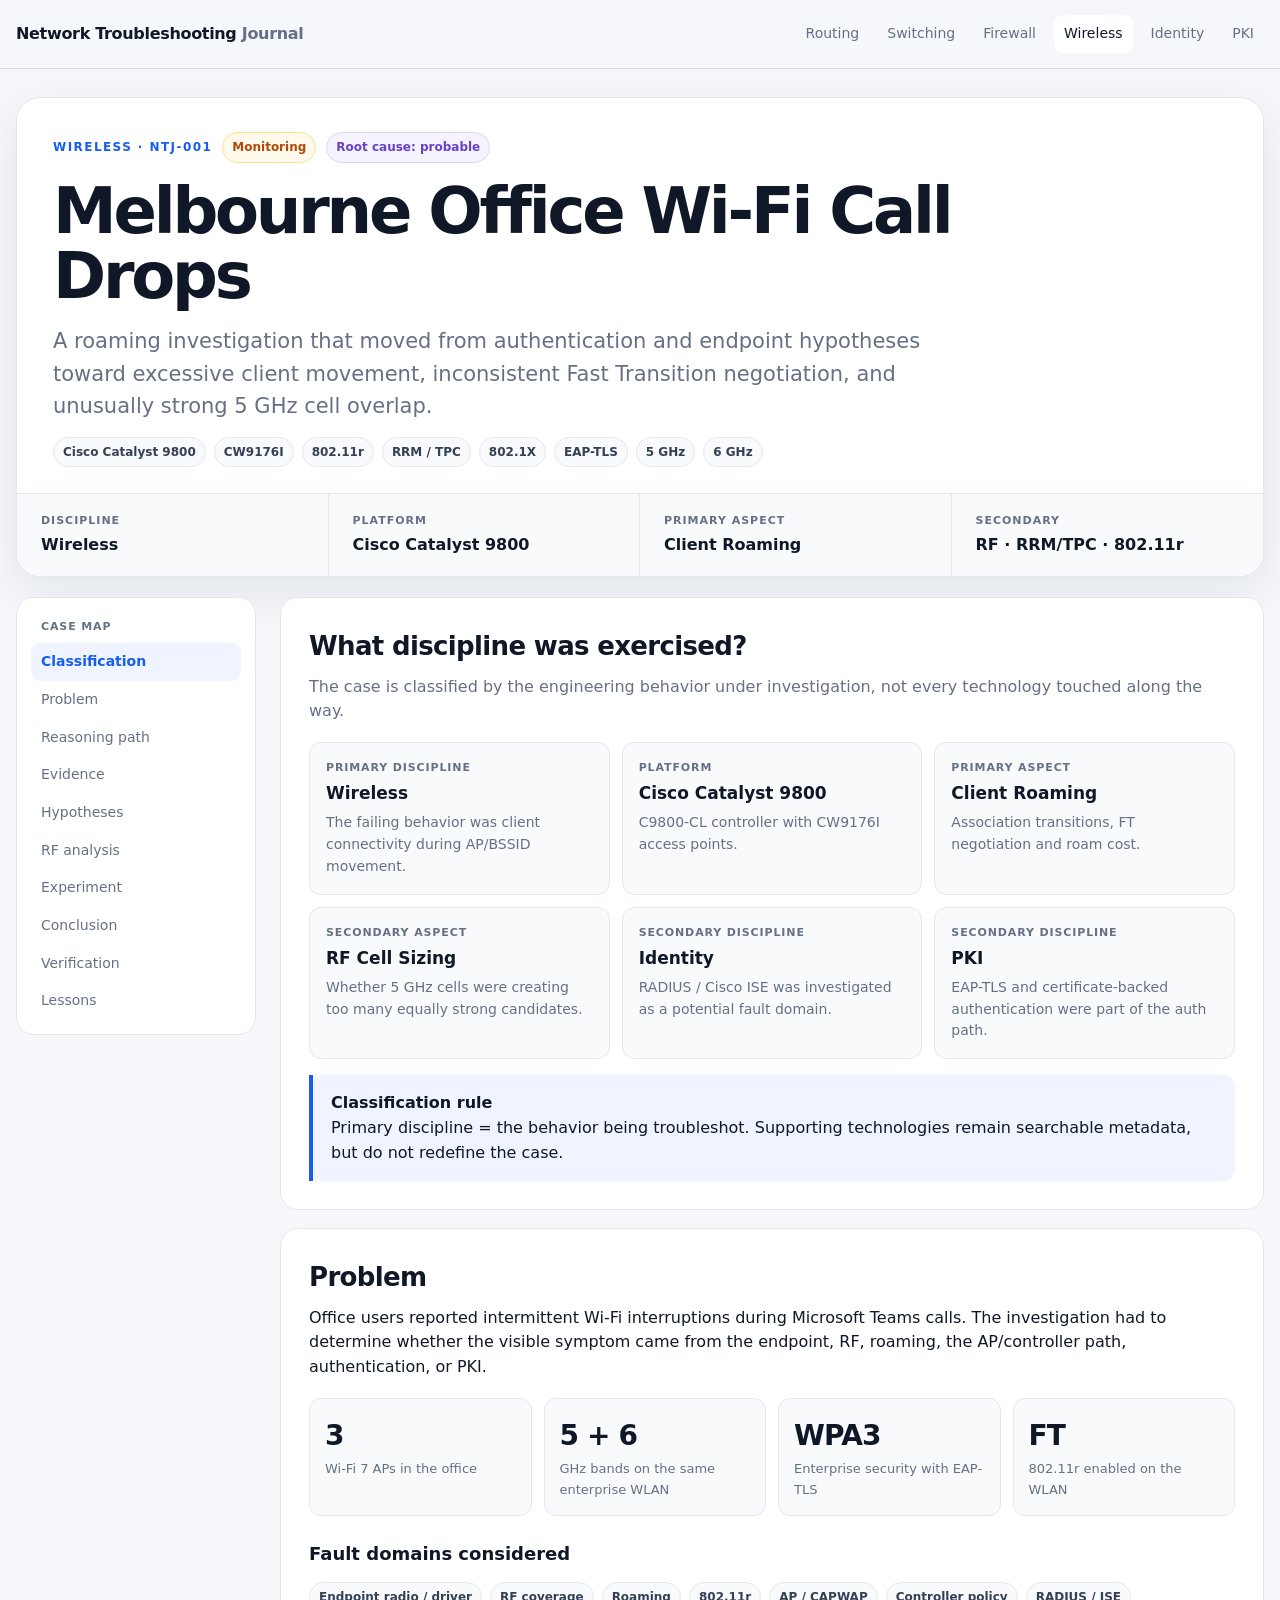
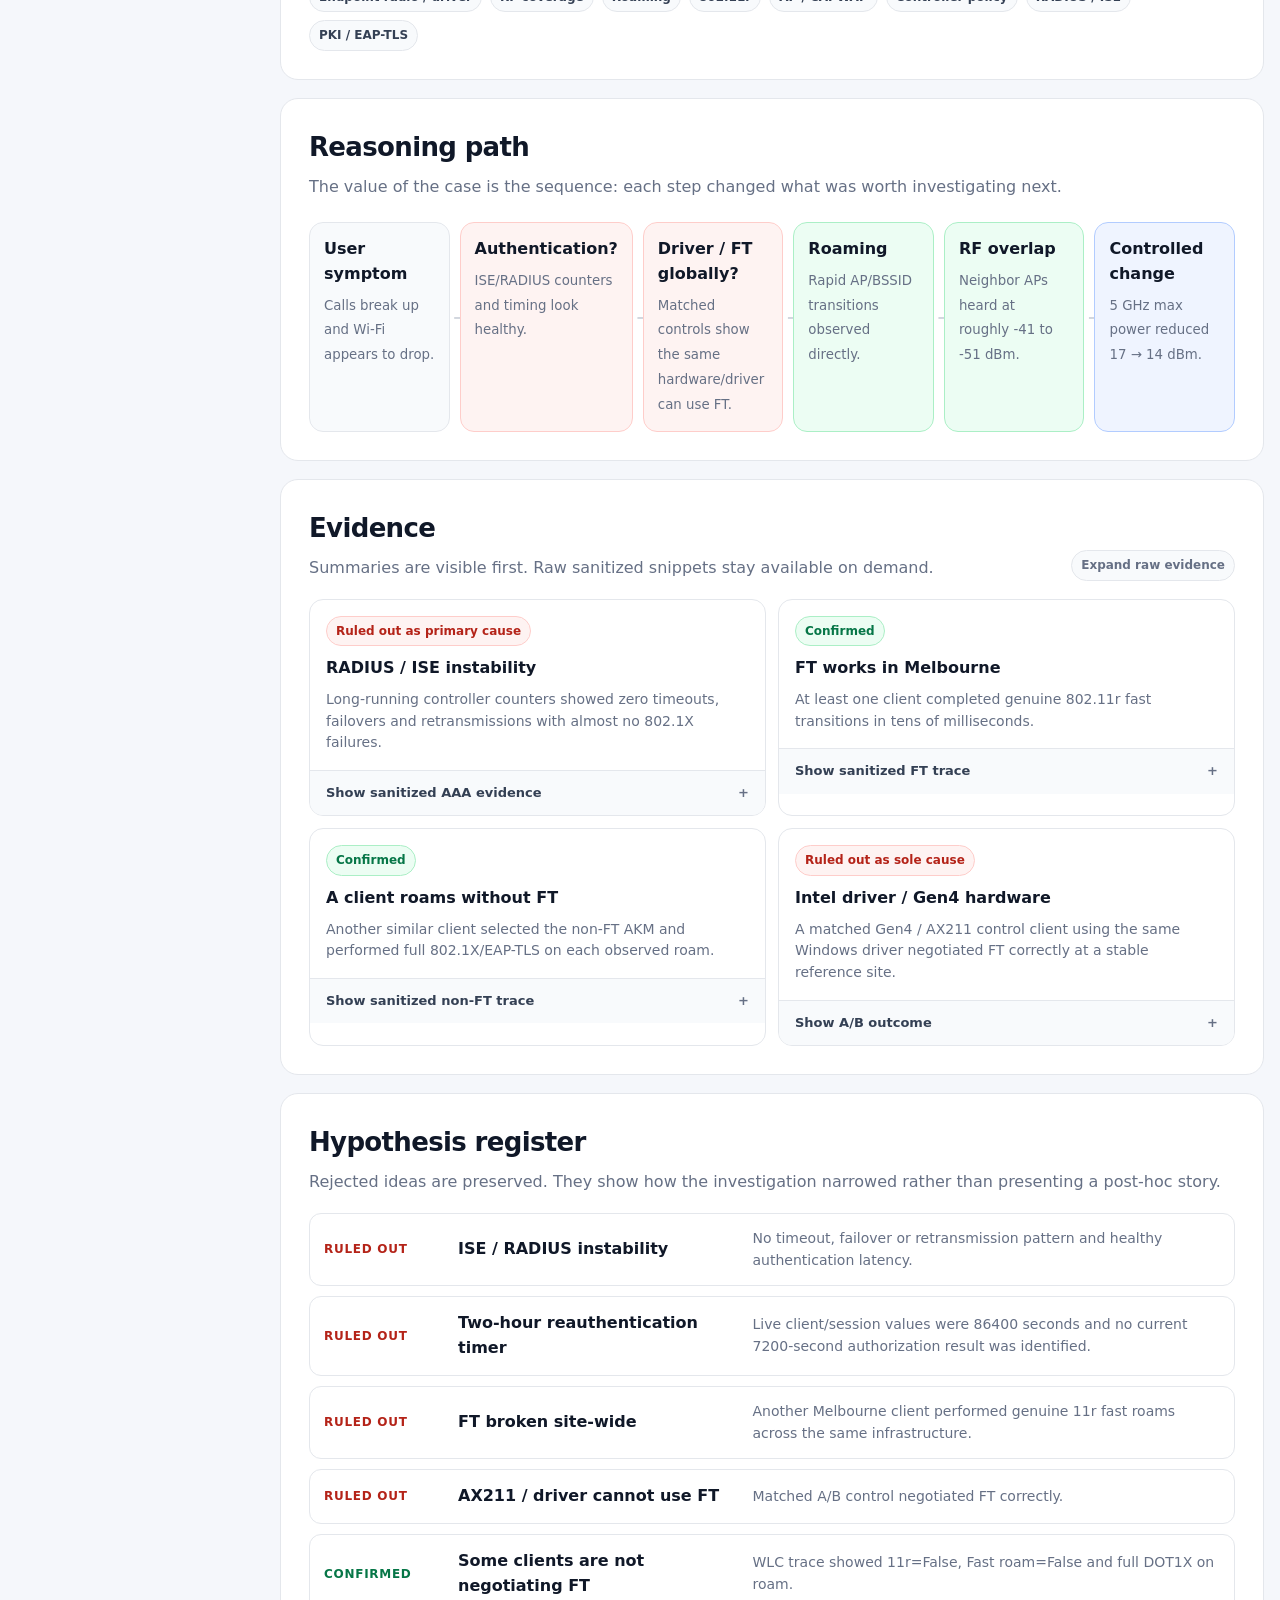
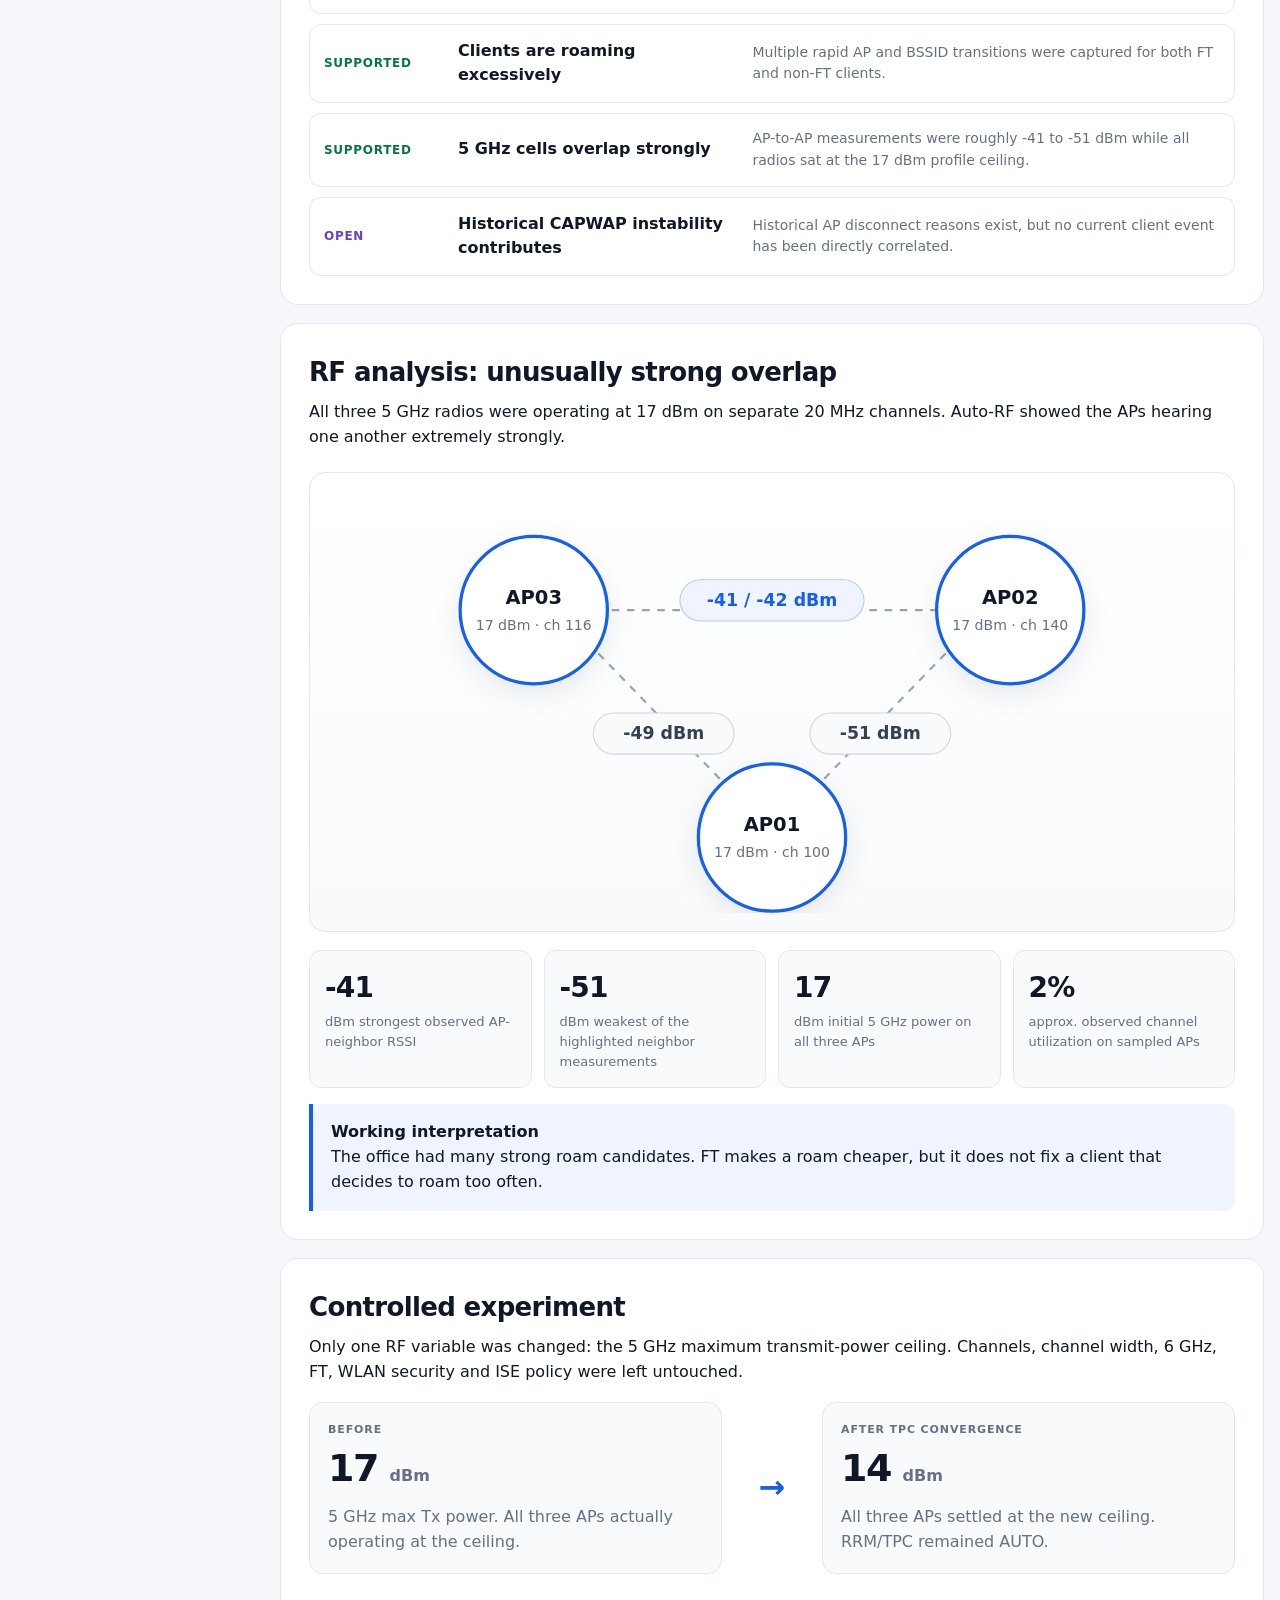
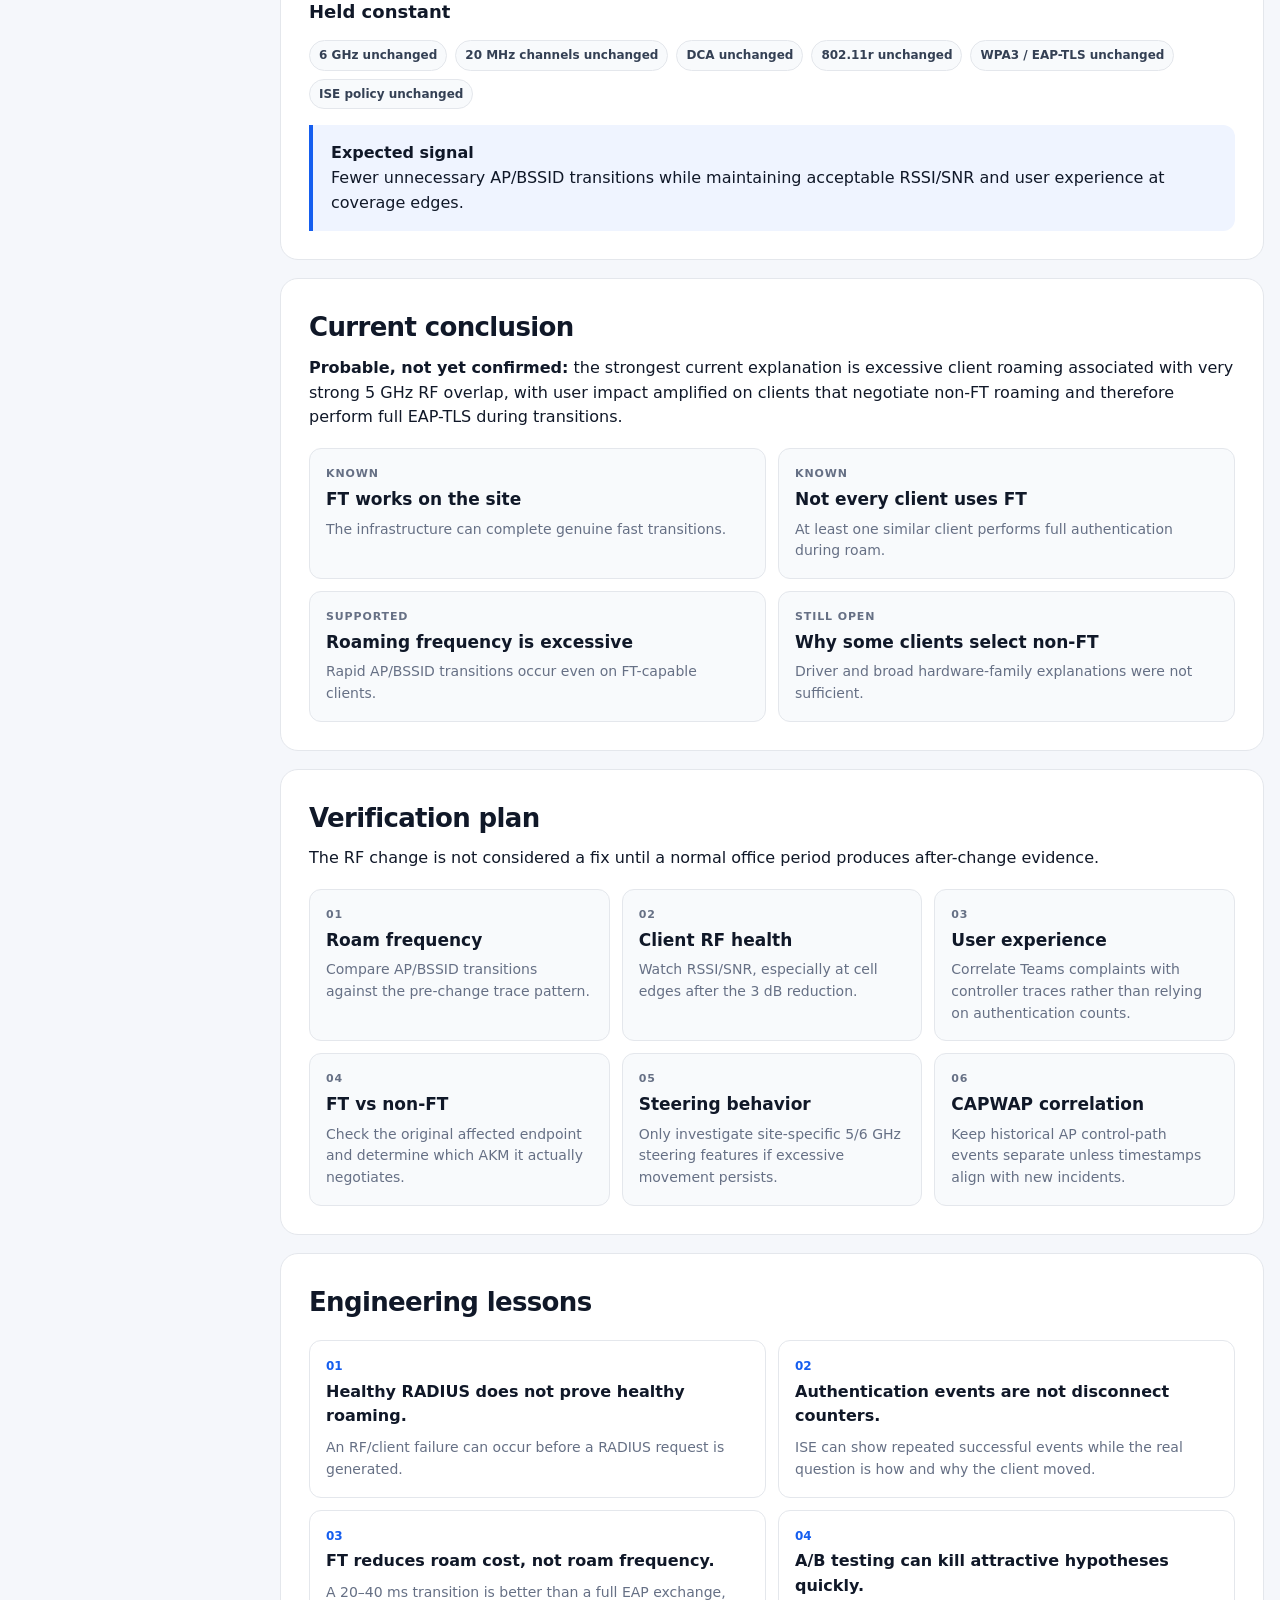
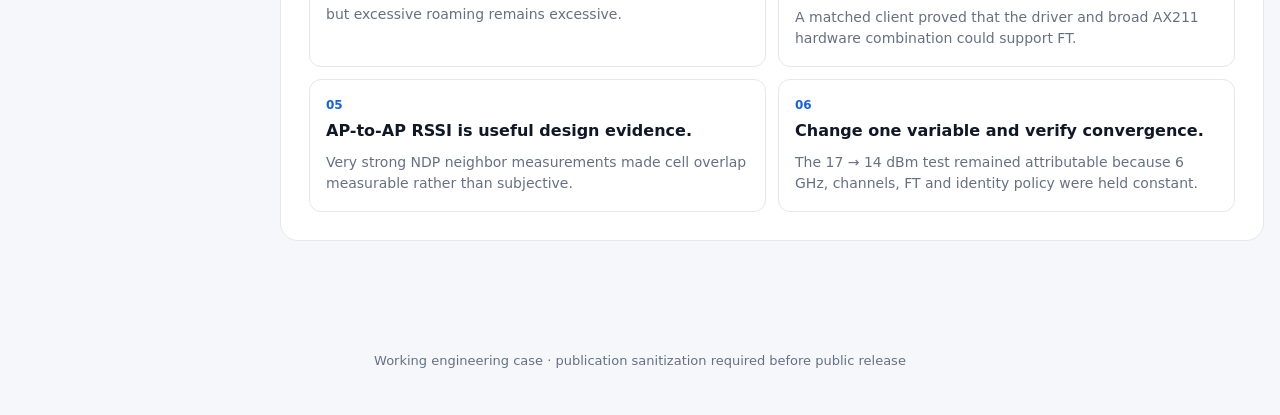
==== cases/wireless/001-melbourne/index.html @ 68a8333f "feat: publish first visual HTML troubleshooting case" ====
<!doctype html>
<html lang="en">
<head>
  <meta charset="utf-8" />
  <meta name="viewport" content="width=device-width, initial-scale=1" />
  <meta name="description" content="A visual troubleshooting case on Cisco Catalyst 9800 client roaming, RF cell overlap, 802.11r and RRM/TPC." />
  <title>NTJ-001 · Melbourne Wi-Fi Call Drops</title>
  <link rel="stylesheet" href="../../../assets/css/journal.css" />
</head>
<body>
  <script type="application/json" id="case-metadata">
  {
    "id": "NTJ-001",
    "discipline": "Wireless",
    "secondaryDisciplines": ["Identity", "PKI"],
    "platform": {
      "vendor": "Cisco",
      "family": "Catalyst 9800",
      "components": ["C9800-CL", "CW9176I"]
    },
    "aspect": {
      "primary": "Client Roaming",
      "secondary": ["RF Cell Sizing", "RRM / TPC", "Fast Transition"]
    },
    "mechanisms": ["802.11r", "802.11k", "802.11v", "WPA3-Enterprise", "802.1X", "EAP-TLS", "5 GHz", "6 GHz"],
    "status": "Monitoring",
    "rootCauseConfidence": "Probable",
    "publicReady": false
  }
  </script>

  <header class="topbar">
    <div class="site-shell topbar-inner">
      <a class="brand" href="../../../index.html">Network Troubleshooting <span>Journal</span></a>
      <nav class="topnav" aria-label="Disciplines">
        <a href="#">Routing</a>
        <a href="#">Switching</a>
        <a href="#">Firewall</a>
        <a href="#" aria-current="page">Wireless</a>
        <a href="#">Identity</a>
        <a href="#">PKI</a>
      </nav>
    </div>
  </header>

  <main class="site-shell">
    <article class="hero">
      <div class="hero-main">
        <div class="eyebrow-row">
          <span class="eyebrow">Wireless · NTJ-001</span>
          <span class="badge warn">Monitoring</span>
          <span class="badge open">Root cause: probable</span>
        </div>
        <h1>Melbourne Office Wi-Fi Call Drops</h1>
        <p class="lede">A roaming investigation that moved from authentication and endpoint hypotheses toward excessive client movement, inconsistent Fast Transition negotiation, and unusually strong 5 GHz cell overlap.</p>
        <div class="tag-row" aria-label="Case mechanisms">
          <span class="tag">Cisco Catalyst 9800</span>
          <span class="tag">CW9176I</span>
          <span class="tag">802.11r</span>
          <span class="tag">RRM / TPC</span>
          <span class="tag">802.1X</span>
          <span class="tag">EAP-TLS</span>
          <span class="tag">5 GHz</span>
          <span class="tag">6 GHz</span>
        </div>
      </div>
      <div class="hero-meta">
        <div class="meta-cell"><div class="meta-label">Discipline</div><div class="meta-value">Wireless</div></div>
        <div class="meta-cell"><div class="meta-label">Platform</div><div class="meta-value">Cisco Catalyst 9800</div></div>
        <div class="meta-cell"><div class="meta-label">Primary aspect</div><div class="meta-value">Client Roaming</div></div>
        <div class="meta-cell"><div class="meta-label">Secondary</div><div class="meta-value">RF · RRM/TPC · 802.11r</div></div>
      </div>
    </article>

    <div class="case-layout">
      <aside class="side-index" aria-label="Case sections">
        <div class="label">Case map</div>
        <a href="#classification">Classification</a>
        <a href="#problem">Problem</a>
        <a href="#reasoning">Reasoning path</a>
        <a href="#evidence">Evidence</a>
        <a href="#hypotheses">Hypotheses</a>
        <a href="#rf">RF analysis</a>
        <a href="#experiment">Experiment</a>
        <a href="#conclusion">Conclusion</a>
        <a href="#verification">Verification</a>
        <a href="#lessons">Lessons</a>
      </aside>

      <div class="case-content">
        <section class="section" id="classification">
          <h2>What discipline was exercised?</h2>
          <p class="muted">The case is classified by the engineering behavior under investigation, not every technology touched along the way.</p>
          <div class="classification-grid" style="margin-top:18px">
            <div class="card"><div class="card-label">Primary discipline</div><div class="card-value">Wireless</div><div class="card-detail">The failing behavior was client connectivity during AP/BSSID movement.</div></div>
            <div class="card"><div class="card-label">Platform</div><div class="card-value">Cisco Catalyst 9800</div><div class="card-detail">C9800-CL controller with CW9176I access points.</div></div>
            <div class="card"><div class="card-label">Primary aspect</div><div class="card-value">Client Roaming</div><div class="card-detail">Association transitions, FT negotiation and roam cost.</div></div>
            <div class="card"><div class="card-label">Secondary aspect</div><div class="card-value">RF Cell Sizing</div><div class="card-detail">Whether 5 GHz cells were creating too many equally strong candidates.</div></div>
            <div class="card"><div class="card-label">Secondary discipline</div><div class="card-value">Identity</div><div class="card-detail">RADIUS / Cisco ISE was investigated as a potential fault domain.</div></div>
            <div class="card"><div class="card-label">Secondary discipline</div><div class="card-value">PKI</div><div class="card-detail">EAP-TLS and certificate-backed authentication were part of the auth path.</div></div>
          </div>
          <div class="callout"><strong>Classification rule</strong>Primary discipline = the behavior being troubleshot. Supporting technologies remain searchable metadata, but do not redefine the case.</div>
        </section>

        <section class="section" id="problem">
          <h2>Problem</h2>
          <p>Office users reported intermittent Wi-Fi interruptions during Microsoft Teams calls. The investigation had to determine whether the visible symptom came from the endpoint, RF, roaming, the AP/controller path, authentication, or PKI.</p>
          <div class="metric-grid">
            <div class="kpi"><div class="number">3</div><div class="caption">Wi-Fi 7 APs in the office</div></div>
            <div class="kpi"><div class="number">5 + 6</div><div class="caption">GHz bands on the same enterprise WLAN</div></div>
            <div class="kpi"><div class="number">WPA3</div><div class="caption">Enterprise security with EAP-TLS</div></div>
            <div class="kpi"><div class="number">FT</div><div class="caption">802.11r enabled on the WLAN</div></div>
          </div>
          <h3>Fault domains considered</h3>
          <div class="tag-row">
            <span class="tag">Endpoint radio / driver</span>
            <span class="tag">RF coverage</span>
            <span class="tag">Roaming</span>
            <span class="tag">802.11r</span>
            <span class="tag">AP / CAPWAP</span>
            <span class="tag">Controller policy</span>
            <span class="tag">RADIUS / ISE</span>
            <span class="tag">PKI / EAP-TLS</span>
          </div>
        </section>

        <section class="section" id="reasoning">
          <h2>Reasoning path</h2>
          <p class="muted">The value of the case is the sequence: each step changed what was worth investigating next.</p>
          <div class="flow">
            <div class="flow-track">
              <div class="flow-step"><strong>User symptom</strong><small>Calls break up and Wi-Fi appears to drop.</small></div>
              <div class="flow-step ruled"><strong>Authentication?</strong><small>ISE/RADIUS counters and timing look healthy.</small></div>
              <div class="flow-step ruled"><strong>Driver / FT globally?</strong><small>Matched controls show the same hardware/driver can use FT.</small></div>
              <div class="flow-step supported"><strong>Roaming</strong><small>Rapid AP/BSSID transitions observed directly.</small></div>
              <div class="flow-step supported"><strong>RF overlap</strong><small>Neighbor APs heard at roughly -41 to -51 dBm.</small></div>
              <div class="flow-step experiment"><strong>Controlled change</strong><small>5 GHz max power reduced 17 → 14 dBm.</small></div>
            </div>
          </div>
        </section>

        <section class="section" id="evidence">
          <div style="display:flex;justify-content:space-between;gap:16px;align-items:end;flex-wrap:wrap">
            <div>
              <h2>Evidence</h2>
              <p class="muted">Summaries are visible first. Raw sanitized snippets stay available on demand.</p>
            </div>
            <button class="badge" type="button" data-expand-evidence>Expand raw evidence</button>
          </div>

          <div class="evidence-grid" style="margin-top:18px">
            <article class="evidence-card">
              <div class="body"><span class="badge bad">Ruled out as primary cause</span><strong style="margin-top:10px">RADIUS / ISE instability</strong><p>Long-running controller counters showed zero timeouts, failovers and retransmissions with almost no 802.1X failures.</p></div>
              <details><summary>Show sanitized AAA evidence</summary><pre>Authentication requests: &gt; 140,000
RADIUS timeouts: 0
Failovers: 0
Retransmissions: 0
Dot1x transactions: ~17,800
Dot1x failures: 2</pre></details>
            </article>

            <article class="evidence-card">
              <div class="body"><span class="badge good">Confirmed</span><strong style="margin-top:10px">FT works in Melbourne</strong><p>At least one client completed genuine 802.11r fast transitions in tens of milliseconds.</p></div>
              <details><summary>Show sanitized FT trace</summary><pre>Association success
Roaming = True
11r = True
Fast roam = True
AKM = FT-DOT1X
State returns to RUN in ~20–40 ms</pre></details>
            </article>

            <article class="evidence-card">
              <div class="body"><span class="badge good">Confirmed</span><strong style="margin-top:10px">A client roams without FT</strong><p>Another similar client selected the non-FT AKM and performed full 802.1X/EAP-TLS on each observed roam.</p></div>
              <details><summary>Show sanitized non-FT trace</summary><pre>Association success
Roaming = True
11r = False
Fast roam = False
AKM = 802.1X-SHA256
Full DOT1X during roam
Observed interruption: ~0.8–1.7 s</pre></details>
            </article>

            <article class="evidence-card">
              <div class="body"><span class="badge bad">Ruled out as sole cause</span><strong style="margin-top:10px">Intel driver / Gen4 hardware</strong><p>A matched Gen4 / AX211 control client using the same Windows driver negotiated FT correctly at a stable reference site.</p></div>
              <details><summary>Show A/B outcome</summary><pre>Reference client:
Lenovo Gen4 family
Intel AX211
Same Windows wireless driver
Negotiated AKM: FT-802.1X

Conclusion:
Hardware generation + AX211 + driver version are not sufficient to explain non-FT behavior.</pre></details>
            </article>
          </div>
        </section>

        <section class="section" id="hypotheses">
          <h2>Hypothesis register</h2>
          <p class="muted">Rejected ideas are preserved. They show how the investigation narrowed rather than presenting a post-hoc story.</p>
          <div class="hypotheses">
            <div class="hypothesis bad"><div class="state">Ruled out</div><div class="name">ISE / RADIUS instability</div><div class="why">No timeout, failover or retransmission pattern and healthy authentication latency.</div></div>
            <div class="hypothesis bad"><div class="state">Ruled out</div><div class="name">Two-hour reauthentication timer</div><div class="why">Live client/session values were 86400 seconds and no current 7200-second authorization result was identified.</div></div>
            <div class="hypothesis bad"><div class="state">Ruled out</div><div class="name">FT broken site-wide</div><div class="why">Another Melbourne client performed genuine 11r fast roams across the same infrastructure.</div></div>
            <div class="hypothesis bad"><div class="state">Ruled out</div><div class="name">AX211 / driver cannot use FT</div><div class="why">Matched A/B control negotiated FT correctly.</div></div>
            <div class="hypothesis good"><div class="state">Confirmed</div><div class="name">Some clients are not negotiating FT</div><div class="why">WLC trace showed 11r=False, Fast roam=False and full DOT1X on roam.</div></div>
            <div class="hypothesis good"><div class="state">Supported</div><div class="name">Clients are roaming excessively</div><div class="why">Multiple rapid AP and BSSID transitions were captured for both FT and non-FT clients.</div></div>
            <div class="hypothesis good"><div class="state">Supported</div><div class="name">5 GHz cells overlap strongly</div><div class="why">AP-to-AP measurements were roughly -41 to -51 dBm while all radios sat at the 17 dBm profile ceiling.</div></div>
            <div class="hypothesis open"><div class="state">Open</div><div class="name">Historical CAPWAP instability contributes</div><div class="why">Historical AP disconnect reasons exist, but no current client event has been directly correlated.</div></div>
          </div>
        </section>

        <section class="section" id="rf">
          <h2>RF analysis: unusually strong overlap</h2>
          <p>All three 5 GHz radios were operating at 17 dBm on separate 20 MHz channels. Auto-RF showed the APs hearing one another extremely strongly.</p>

          <div class="rf-diagram" aria-label="Simplified AP neighbor RSSI diagram">
            <svg viewBox="0 0 820 390" role="img" aria-labelledby="rf-title rf-desc">
              <title id="rf-title">5 GHz AP neighbor measurements</title>
              <desc id="rf-desc">Three access points with very strong neighbor RSSI values between roughly minus 41 and minus 51 dBm.</desc>
              <defs>
                <filter id="soft"><feDropShadow dx="0" dy="8" stdDeviation="12" flood-opacity=".08"/></filter>
              </defs>
              <line x1="220" y1="110" x2="600" y2="110" stroke="#98a2b3" stroke-width="2" stroke-dasharray="7 7"/>
              <line x1="240" y1="140" x2="395" y2="300" stroke="#98a2b3" stroke-width="2" stroke-dasharray="7 7"/>
              <line x1="580" y1="140" x2="425" y2="300" stroke="#98a2b3" stroke-width="2" stroke-dasharray="7 7"/>
              <rect x="325" y="82" width="170" height="38" rx="19" fill="#eff4ff" stroke="#b2ccff"/><text x="410" y="106" text-anchor="middle" font-size="16" font-weight="700" fill="#155eef">-41 / -42 dBm</text>
              <rect x="245" y="205" width="130" height="38" rx="19" fill="#f8fafc" stroke="#d0d5dd"/><text x="310" y="229" text-anchor="middle" font-size="16" font-weight="700" fill="#344054">-49 dBm</text>
              <rect x="445" y="205" width="130" height="38" rx="19" fill="#f8fafc" stroke="#d0d5dd"/><text x="510" y="229" text-anchor="middle" font-size="16" font-weight="700" fill="#344054">-51 dBm</text>
              <g filter="url(#soft)"><circle cx="190" cy="110" r="68" fill="#ffffff" stroke="#155eef" stroke-width="3"/><circle cx="630" cy="110" r="68" fill="#ffffff" stroke="#155eef" stroke-width="3"/><circle cx="410" cy="320" r="68" fill="#ffffff" stroke="#155eef" stroke-width="3"/></g>
              <text x="190" y="104" text-anchor="middle" font-size="18" font-weight="800" fill="#101828">AP03</text><text x="190" y="128" text-anchor="middle" font-size="13" fill="#667085">17 dBm · ch 116</text>
              <text x="630" y="104" text-anchor="middle" font-size="18" font-weight="800" fill="#101828">AP02</text><text x="630" y="128" text-anchor="middle" font-size="13" fill="#667085">17 dBm · ch 140</text>
              <text x="410" y="314" text-anchor="middle" font-size="18" font-weight="800" fill="#101828">AP01</text><text x="410" y="338" text-anchor="middle" font-size="13" fill="#667085">17 dBm · ch 100</text>
            </svg>
          </div>

          <div class="metric-grid">
            <div class="kpi"><div class="number">-41</div><div class="caption">dBm strongest observed AP-neighbor RSSI</div></div>
            <div class="kpi"><div class="number">-51</div><div class="caption">dBm weakest of the highlighted neighbor measurements</div></div>
            <div class="kpi"><div class="number">17</div><div class="caption">dBm initial 5 GHz power on all three APs</div></div>
            <div class="kpi"><div class="number">2%</div><div class="caption">approx. observed channel utilization on sampled APs</div></div>
          </div>
          <div class="callout"><strong>Working interpretation</strong>The office had many strong roam candidates. FT makes a roam cheaper, but it does not fix a client that decides to roam too often.</div>
        </section>

        <section class="section" id="experiment">
          <h2>Controlled experiment</h2>
          <p>Only one RF variable was changed: the 5 GHz maximum transmit-power ceiling. Channels, channel width, 6 GHz, FT, WLAN security and ISE policy were left untouched.</p>
          <div class="compare">
            <div class="compare-panel"><div class="card-label">Before</div><div class="power">17 <small>dBm</small></div><p class="muted">5 GHz max Tx power. All three APs actually operating at the ceiling.</p></div>
            <div class="compare-arrow">→</div>
            <div class="compare-panel"><div class="card-label">After TPC convergence</div><div class="power">14 <small>dBm</small></div><p class="muted">All three APs settled at the new ceiling. RRM/TPC remained AUTO.</p></div>
          </div>
          <h3>Held constant</h3>
          <div class="tag-row">
            <span class="tag">6 GHz unchanged</span>
            <span class="tag">20 MHz channels unchanged</span>
            <span class="tag">DCA unchanged</span>
            <span class="tag">802.11r unchanged</span>
            <span class="tag">WPA3 / EAP-TLS unchanged</span>
            <span class="tag">ISE policy unchanged</span>
          </div>
          <div class="callout"><strong>Expected signal</strong>Fewer unnecessary AP/BSSID transitions while maintaining acceptable RSSI/SNR and user experience at coverage edges.</div>
        </section>

        <section class="section" id="conclusion">
          <h2>Current conclusion</h2>
          <p><strong>Probable, not yet confirmed:</strong> the strongest current explanation is excessive client roaming associated with very strong 5 GHz RF overlap, with user impact amplified on clients that negotiate non-FT roaming and therefore perform full EAP-TLS during transitions.</p>
          <div class="evidence-grid" style="margin-top:18px">
            <div class="card"><div class="card-label">Known</div><div class="card-value">FT works on the site</div><div class="card-detail">The infrastructure can complete genuine fast transitions.</div></div>
            <div class="card"><div class="card-label">Known</div><div class="card-value">Not every client uses FT</div><div class="card-detail">At least one similar client performs full authentication during roam.</div></div>
            <div class="card"><div class="card-label">Supported</div><div class="card-value">Roaming frequency is excessive</div><div class="card-detail">Rapid AP/BSSID transitions occur even on FT-capable clients.</div></div>
            <div class="card"><div class="card-label">Still open</div><div class="card-value">Why some clients select non-FT</div><div class="card-detail">Driver and broad hardware-family explanations were not sufficient.</div></div>
          </div>
        </section>

        <section class="section" id="verification">
          <h2>Verification plan</h2>
          <p>The RF change is not considered a fix until a normal office period produces after-change evidence.</p>
          <div class="classification-grid" style="margin-top:18px">
            <div class="card"><div class="card-label">01</div><div class="card-value">Roam frequency</div><div class="card-detail">Compare AP/BSSID transitions against the pre-change trace pattern.</div></div>
            <div class="card"><div class="card-label">02</div><div class="card-value">Client RF health</div><div class="card-detail">Watch RSSI/SNR, especially at cell edges after the 3 dB reduction.</div></div>
            <div class="card"><div class="card-label">03</div><div class="card-value">User experience</div><div class="card-detail">Correlate Teams complaints with controller traces rather than relying on authentication counts.</div></div>
            <div class="card"><div class="card-label">04</div><div class="card-value">FT vs non-FT</div><div class="card-detail">Check the original affected endpoint and determine which AKM it actually negotiates.</div></div>
            <div class="card"><div class="card-label">05</div><div class="card-value">Steering behavior</div><div class="card-detail">Only investigate site-specific 5/6 GHz steering features if excessive movement persists.</div></div>
            <div class="card"><div class="card-label">06</div><div class="card-value">CAPWAP correlation</div><div class="card-detail">Keep historical AP control-path events separate unless timestamps align with new incidents.</div></div>
          </div>
        </section>

        <section class="section" id="lessons">
          <h2>Engineering lessons</h2>
          <div class="lesson-grid" style="margin-top:18px">
            <div class="lesson"><div class="num">01</div><strong>Healthy RADIUS does not prove healthy roaming.</strong><p>An RF/client failure can occur before a RADIUS request is generated.</p></div>
            <div class="lesson"><div class="num">02</div><strong>Authentication events are not disconnect counters.</strong><p>ISE can show repeated successful events while the real question is how and why the client moved.</p></div>
            <div class="lesson"><div class="num">03</div><strong>FT reduces roam cost, not roam frequency.</strong><p>A 20–40 ms transition is better than a full EAP exchange, but excessive roaming remains excessive.</p></div>
            <div class="lesson"><div class="num">04</div><strong>A/B testing can kill attractive hypotheses quickly.</strong><p>A matched client proved that the driver and broad AX211 hardware combination could support FT.</p></div>
            <div class="lesson"><div class="num">05</div><strong>AP-to-AP RSSI is useful design evidence.</strong><p>Very strong NDP neighbor measurements made cell overlap measurable rather than subjective.</p></div>
            <div class="lesson"><div class="num">06</div><strong>Change one variable and verify convergence.</strong><p>The 17 → 14 dBm test remained attributable because 6 GHz, channels, FT and identity policy were held constant.</p></div>
          </div>
        </section>
      </div>
    </div>
  </main>

  <footer class="site-shell footer-note">Working engineering case · publication sanitization required before public release</footer>
  <script src="../../../assets/js/case.js"></script>
</body>
</html>
---- assets/css/journal.css ----
:root {
  color-scheme: light;
  --bg: #f5f7fb;
  --surface: #ffffff;
  --surface-soft: #f8fafc;
  --ink: #101828;
  --muted: #667085;
  --line: #e4e7ec;
  --line-strong: #d0d5dd;
  --accent: #155eef;
  --accent-soft: #eff4ff;
  --good: #067647;
  --good-soft: #ecfdf3;
  --warn: #b54708;
  --warn-soft: #fffaeb;
  --bad: #b42318;
  --bad-soft: #fef3f2;
  --open: #6941c6;
  --open-soft: #f4f3ff;
  --shadow: 0 16px 48px rgba(16, 24, 40, 0.08);
  --radius: 18px;
  --radius-sm: 12px;
  font-family: Inter, ui-sans-serif, system-ui, -apple-system, BlinkMacSystemFont, "Segoe UI", sans-serif;
}

* { box-sizing: border-box; }
html { scroll-behavior: smooth; }
body {
  margin: 0;
  background: var(--bg);
  color: var(--ink);
  line-height: 1.55;
}
a { color: inherit; }
button, input { font: inherit; }

.site-shell {
  width: min(1500px, calc(100% - 32px));
  margin: 0 auto;
}

.topbar {
  position: sticky;
  top: 0;
  z-index: 20;
  backdrop-filter: blur(16px);
  background: rgba(245, 247, 251, 0.88);
  border-bottom: 1px solid rgba(208, 213, 221, 0.8);
}
.topbar-inner {
  min-height: 68px;
  display: flex;
  align-items: center;
  justify-content: space-between;
  gap: 20px;
}
.brand {
  font-weight: 760;
  letter-spacing: -0.02em;
  text-decoration: none;
}
.brand span { color: var(--muted); font-weight: 560; }
.topnav { display: flex; gap: 8px; flex-wrap: wrap; }
.topnav a {
  text-decoration: none;
  color: var(--muted);
  padding: 8px 10px;
  border-radius: 9px;
  font-size: 14px;
}
.topnav a:hover, .topnav a[aria-current="page"] { background: var(--surface); color: var(--ink); }

.hero {
  margin: 28px 0 20px;
  background: var(--surface);
  border: 1px solid var(--line);
  border-radius: 24px;
  box-shadow: var(--shadow);
  overflow: hidden;
}
.hero-main { padding: 34px 36px 26px; }
.eyebrow-row { display: flex; align-items: center; gap: 10px; flex-wrap: wrap; margin-bottom: 16px; }
.eyebrow {
  text-transform: uppercase;
  letter-spacing: .12em;
  font-size: 12px;
  font-weight: 800;
  color: var(--accent);
}
.badge {
  display: inline-flex;
  align-items: center;
  gap: 6px;
  border: 1px solid var(--line);
  border-radius: 999px;
  padding: 5px 9px;
  font-size: 12px;
  font-weight: 700;
  color: var(--muted);
  background: var(--surface-soft);
}
.badge.good { color: var(--good); background: var(--good-soft); border-color: #abefc6; }
.badge.warn { color: var(--warn); background: var(--warn-soft); border-color: #fedf89; }
.badge.bad { color: var(--bad); background: var(--bad-soft); border-color: #fecdca; }
.badge.open { color: var(--open); background: var(--open-soft); border-color: #d9d6fe; }
.hero h1 {
  margin: 0;
  font-size: clamp(34px, 5vw, 64px);
  line-height: 1.02;
  letter-spacing: -0.05em;
  max-width: 1000px;
}
.hero .lede {
  color: var(--muted);
  font-size: clamp(17px, 2vw, 21px);
  max-width: 900px;
  margin: 16px 0 0;
}
.hero-meta {
  border-top: 1px solid var(--line);
  display: grid;
  grid-template-columns: repeat(4, minmax(0, 1fr));
  background: var(--surface-soft);
}
.meta-cell { padding: 18px 24px; border-right: 1px solid var(--line); }
.meta-cell:last-child { border-right: 0; }
.meta-label { color: var(--muted); font-size: 11px; text-transform: uppercase; letter-spacing: .09em; font-weight: 800; }
.meta-value { margin-top: 4px; font-weight: 720; }

.case-layout {
  display: grid;
  grid-template-columns: 240px minmax(0, 1fr);
  gap: 24px;
  align-items: start;
  padding-bottom: 80px;
}
.side-index {
  position: sticky;
  top: 92px;
  background: var(--surface);
  border: 1px solid var(--line);
  border-radius: var(--radius);
  padding: 14px;
}
.side-index .label { color: var(--muted); font-size: 11px; text-transform: uppercase; letter-spacing: .08em; font-weight: 800; padding: 6px 10px 8px; }
.side-index a {
  display: block;
  text-decoration: none;
  color: var(--muted);
  font-size: 14px;
  padding: 8px 10px;
  border-radius: 9px;
}
.side-index a:hover, .side-index a.active { background: var(--accent-soft); color: var(--accent); font-weight: 700; }

.case-content { min-width: 0; }
.section {
  background: var(--surface);
  border: 1px solid var(--line);
  border-radius: var(--radius);
  padding: 28px;
  margin-bottom: 18px;
}
.section h2 {
  margin: 0 0 8px;
  font-size: 26px;
  letter-spacing: -0.025em;
}
.section h3 { margin: 24px 0 8px; font-size: 18px; }
.section p { margin: 8px 0 0; }
.muted { color: var(--muted); }

.classification-grid, .metric-grid, .evidence-grid, .lesson-grid {
  display: grid;
  gap: 12px;
}
.classification-grid { grid-template-columns: repeat(3, minmax(0, 1fr)); }
.metric-grid { grid-template-columns: repeat(4, minmax(0, 1fr)); margin-top: 18px; }
.evidence-grid { grid-template-columns: repeat(2, minmax(0, 1fr)); }
.lesson-grid { grid-template-columns: repeat(2, minmax(0, 1fr)); }
.card {
  border: 1px solid var(--line);
  border-radius: var(--radius-sm);
  padding: 16px;
  background: var(--surface-soft);
}
.card-label { color: var(--muted); font-size: 11px; text-transform: uppercase; letter-spacing: .08em; font-weight: 800; }
.card-value { font-size: 17px; font-weight: 760; margin-top: 4px; }
.card-detail { color: var(--muted); font-size: 14px; margin-top: 6px; }

.tag-row { display: flex; flex-wrap: wrap; gap: 8px; margin-top: 14px; }
.tag { padding: 5px 9px; background: var(--surface-soft); border: 1px solid var(--line); border-radius: 999px; font-size: 12px; font-weight: 650; color: #344054; }

.flow {
  margin-top: 22px;
  overflow-x: auto;
}
.flow-track {
  min-width: 920px;
  display: grid;
  grid-template-columns: repeat(6, 1fr);
  align-items: stretch;
  gap: 10px;
}
.flow-step {
  position: relative;
  border: 1px solid var(--line);
  border-radius: 14px;
  padding: 14px;
  background: var(--surface-soft);
  min-height: 112px;
}
.flow-step:not(:last-child)::after {
  content: "→";
  position: absolute;
  right: -18px;
  top: 40%;
  color: var(--line-strong);
  font-weight: 900;
}
.flow-step strong { display: block; margin-bottom: 6px; }
.flow-step small { color: var(--muted); }
.flow-step.ruled { background: var(--bad-soft); border-color: #fecdca; }
.flow-step.supported { background: var(--good-soft); border-color: #abefc6; }
.flow-step.experiment { background: var(--accent-soft); border-color: #b2ccff; }

.hypotheses { display: grid; gap: 10px; margin-top: 18px; }
.hypothesis {
  display: grid;
  grid-template-columns: 120px minmax(180px, 1.2fr) minmax(240px, 2fr);
  gap: 14px;
  align-items: center;
  padding: 14px;
  border: 1px solid var(--line);
  border-radius: 12px;
}
.hypothesis .state { font-size: 12px; text-transform: uppercase; font-weight: 850; letter-spacing: .06em; }
.hypothesis.good .state { color: var(--good); }
.hypothesis.bad .state { color: var(--bad); }
.hypothesis.open .state { color: var(--open); }
.hypothesis.warn .state { color: var(--warn); }
.hypothesis .name { font-weight: 760; }
.hypothesis .why { color: var(--muted); font-size: 14px; }

.rf-diagram {
  margin: 22px 0 0;
  border: 1px solid var(--line);
  border-radius: 16px;
  padding: 18px;
  background: linear-gradient(180deg, #fff, #f8fafc);
}
.rf-diagram svg { width: 100%; height: auto; display: block; }

.compare {
  margin-top: 18px;
  display: grid;
  grid-template-columns: 1fr 72px 1fr;
  gap: 14px;
  align-items: stretch;
}
.compare-panel { border: 1px solid var(--line); border-radius: 14px; padding: 18px; background: var(--surface-soft); }
.compare-arrow { display: grid; place-items: center; color: var(--accent); font-size: 32px; font-weight: 900; }
.power { font-size: 38px; font-weight: 850; letter-spacing: -0.04em; }
.power small { font-size: 16px; color: var(--muted); letter-spacing: 0; }

.kpi { border: 1px solid var(--line); border-radius: 12px; padding: 15px; background: var(--surface-soft); }
.kpi .number { font-size: 28px; font-weight: 850; letter-spacing: -0.03em; }
.kpi .caption { color: var(--muted); font-size: 13px; margin-top: 2px; }

.callout { border-left: 4px solid var(--accent); background: var(--accent-soft); padding: 16px 18px; border-radius: 0 12px 12px 0; margin-top: 16px; }
.callout strong { display: block; }

.evidence-card { border: 1px solid var(--line); border-radius: 14px; overflow: hidden; background: var(--surface); }
.evidence-card .body { padding: 16px; }
.evidence-card .body strong { display: block; }
.evidence-card .body p { color: var(--muted); font-size: 14px; }
details { border-top: 1px solid var(--line); }
summary { cursor: pointer; list-style: none; padding: 12px 16px; font-size: 13px; font-weight: 750; color: #344054; background: var(--surface-soft); }
summary::-webkit-details-marker { display: none; }
summary::after { content: "+"; float: right; color: var(--muted); }
details[open] summary::after { content: "−"; }
pre {
  margin: 0;
  padding: 16px;
  overflow: auto;
  background: #101828;
  color: #e4e7ec;
  font: 12px/1.55 ui-monospace, SFMono-Regular, Menlo, Consolas, monospace;
  white-space: pre-wrap;
}

.lesson { border: 1px solid var(--line); border-radius: 12px; padding: 16px; }
.lesson .num { color: var(--accent); font-weight: 850; font-size: 12px; }
.lesson strong { display: block; margin-top: 4px; }
.lesson p { color: var(--muted); font-size: 14px; }

.footer-note { text-align: center; color: var(--muted); font-size: 13px; padding: 12px 0 44px; }

.home-hero { padding: 68px 0 36px; }
.home-hero h1 { font-size: clamp(42px, 7vw, 82px); line-height: .98; margin: 0; letter-spacing: -0.055em; max-width: 980px; }
.home-hero p { color: var(--muted); max-width: 760px; font-size: 19px; }
.domain-grid { display: grid; grid-template-columns: repeat(3, minmax(0,1fr)); gap: 12px; margin: 22px 0 36px; }
.domain { background: var(--surface); border: 1px solid var(--line); border-radius: 16px; padding: 20px; font-weight: 780; }
.case-list { display: grid; gap: 14px; padding-bottom: 64px; }
.case-link { display: block; text-decoration: none; background: var(--surface); border: 1px solid var(--line); border-radius: 18px; padding: 22px; }
.case-link:hover { border-color: #b2ccff; box-shadow: var(--shadow); }
.case-link h2 { margin: 8px 0 6px; font-size: 26px; letter-spacing: -0.025em; }
.case-link p { color: var(--muted); margin: 0; }

@media (max-width: 980px) {
  .case-layout { grid-template-columns: 1fr; }
  .side-index { position: relative; top: 0; display: flex; overflow-x: auto; gap: 4px; }
  .side-index .label { display: none; }
  .side-index a { white-space: nowrap; }
  .hero-meta { grid-template-columns: repeat(2, minmax(0, 1fr)); }
  .meta-cell:nth-child(2) { border-right: 0; }
  .meta-cell:nth-child(-n+2) { border-bottom: 1px solid var(--line); }
  .classification-grid, .metric-grid, .evidence-grid, .lesson-grid, .domain-grid { grid-template-columns: repeat(2, minmax(0,1fr)); }
}

@media (max-width: 640px) {
  .site-shell { width: min(100% - 20px, 1500px); }
  .topnav { display: none; }
  .hero-main, .section { padding: 20px; }
  .hero h1 { font-size: 38px; }
  .hero-meta, .classification-grid, .metric-grid, .evidence-grid, .lesson-grid, .domain-grid { grid-template-columns: 1fr; }
  .meta-cell { border-right: 0; border-bottom: 1px solid var(--line); }
  .meta-cell:last-child { border-bottom: 0; }
  .hypothesis { grid-template-columns: 1fr; gap: 4px; }
  .compare { grid-template-columns: 1fr; }
  .compare-arrow { transform: rotate(90deg); }
}
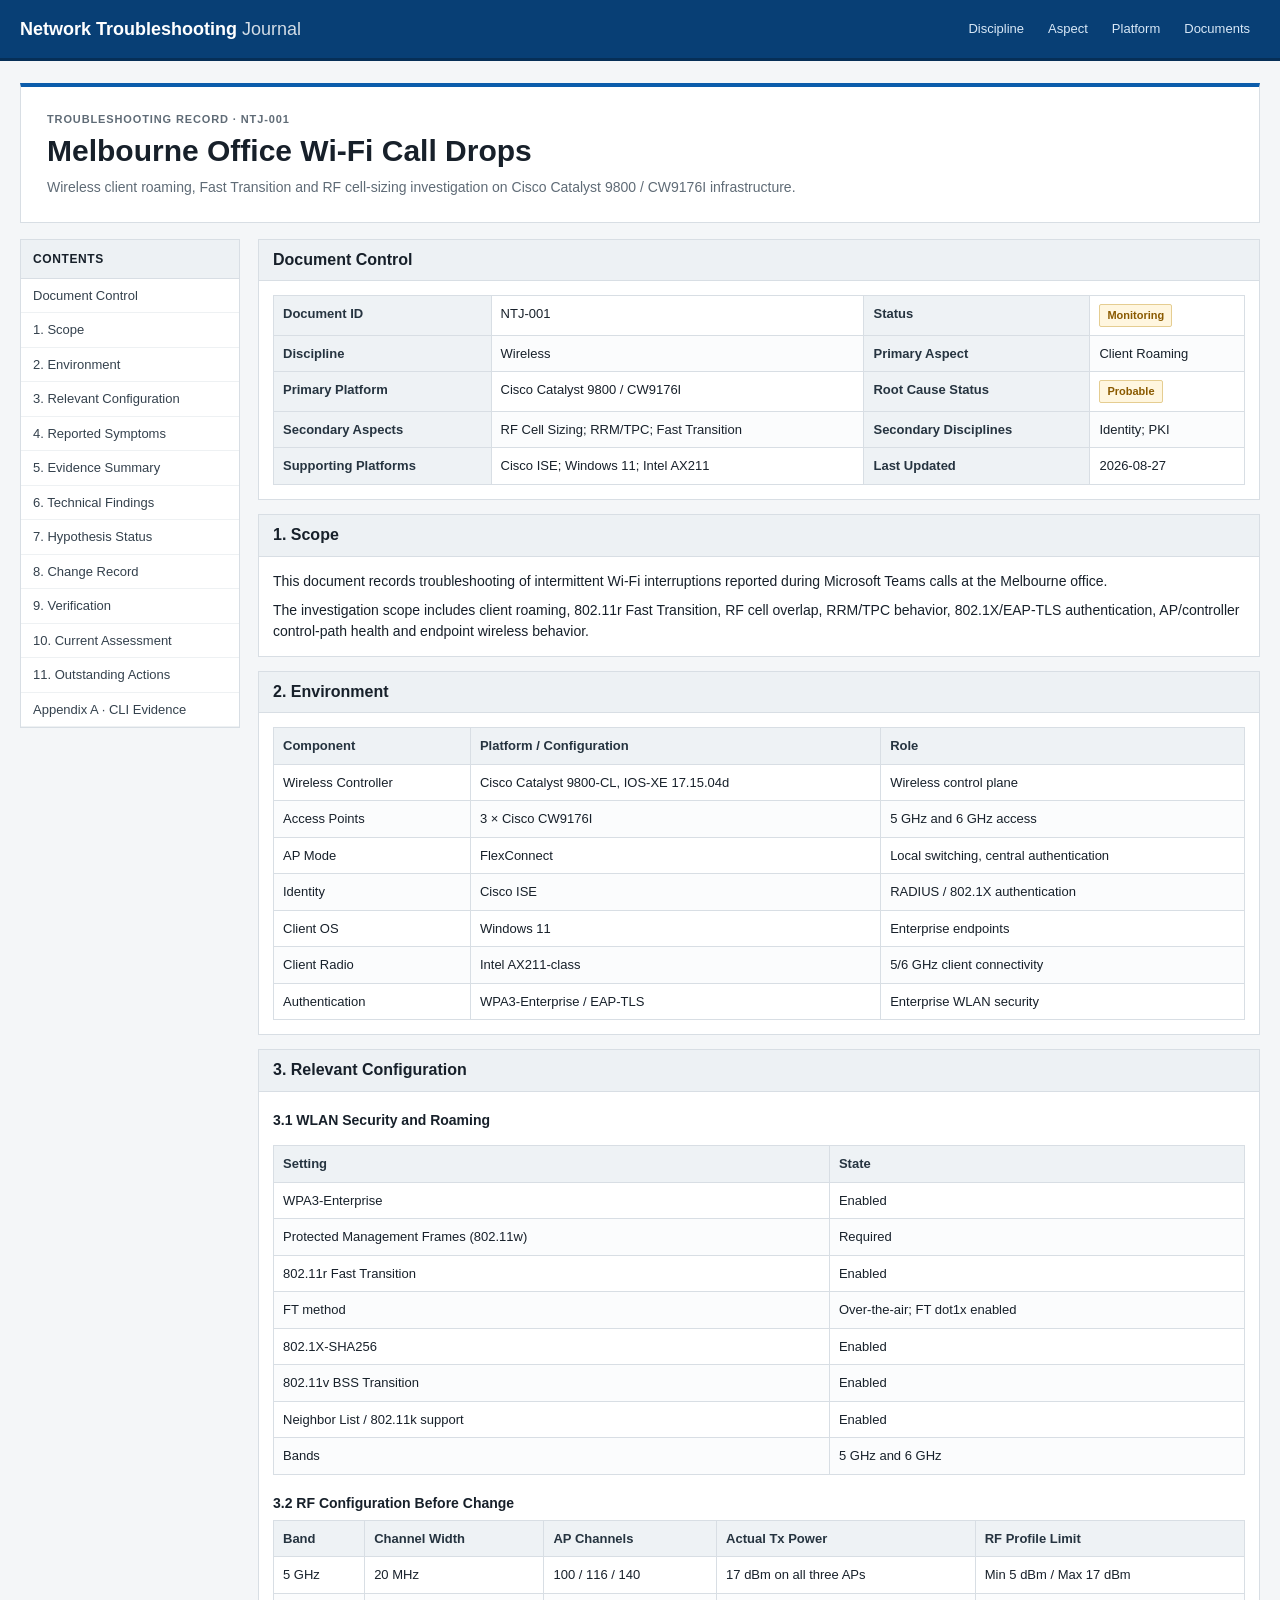
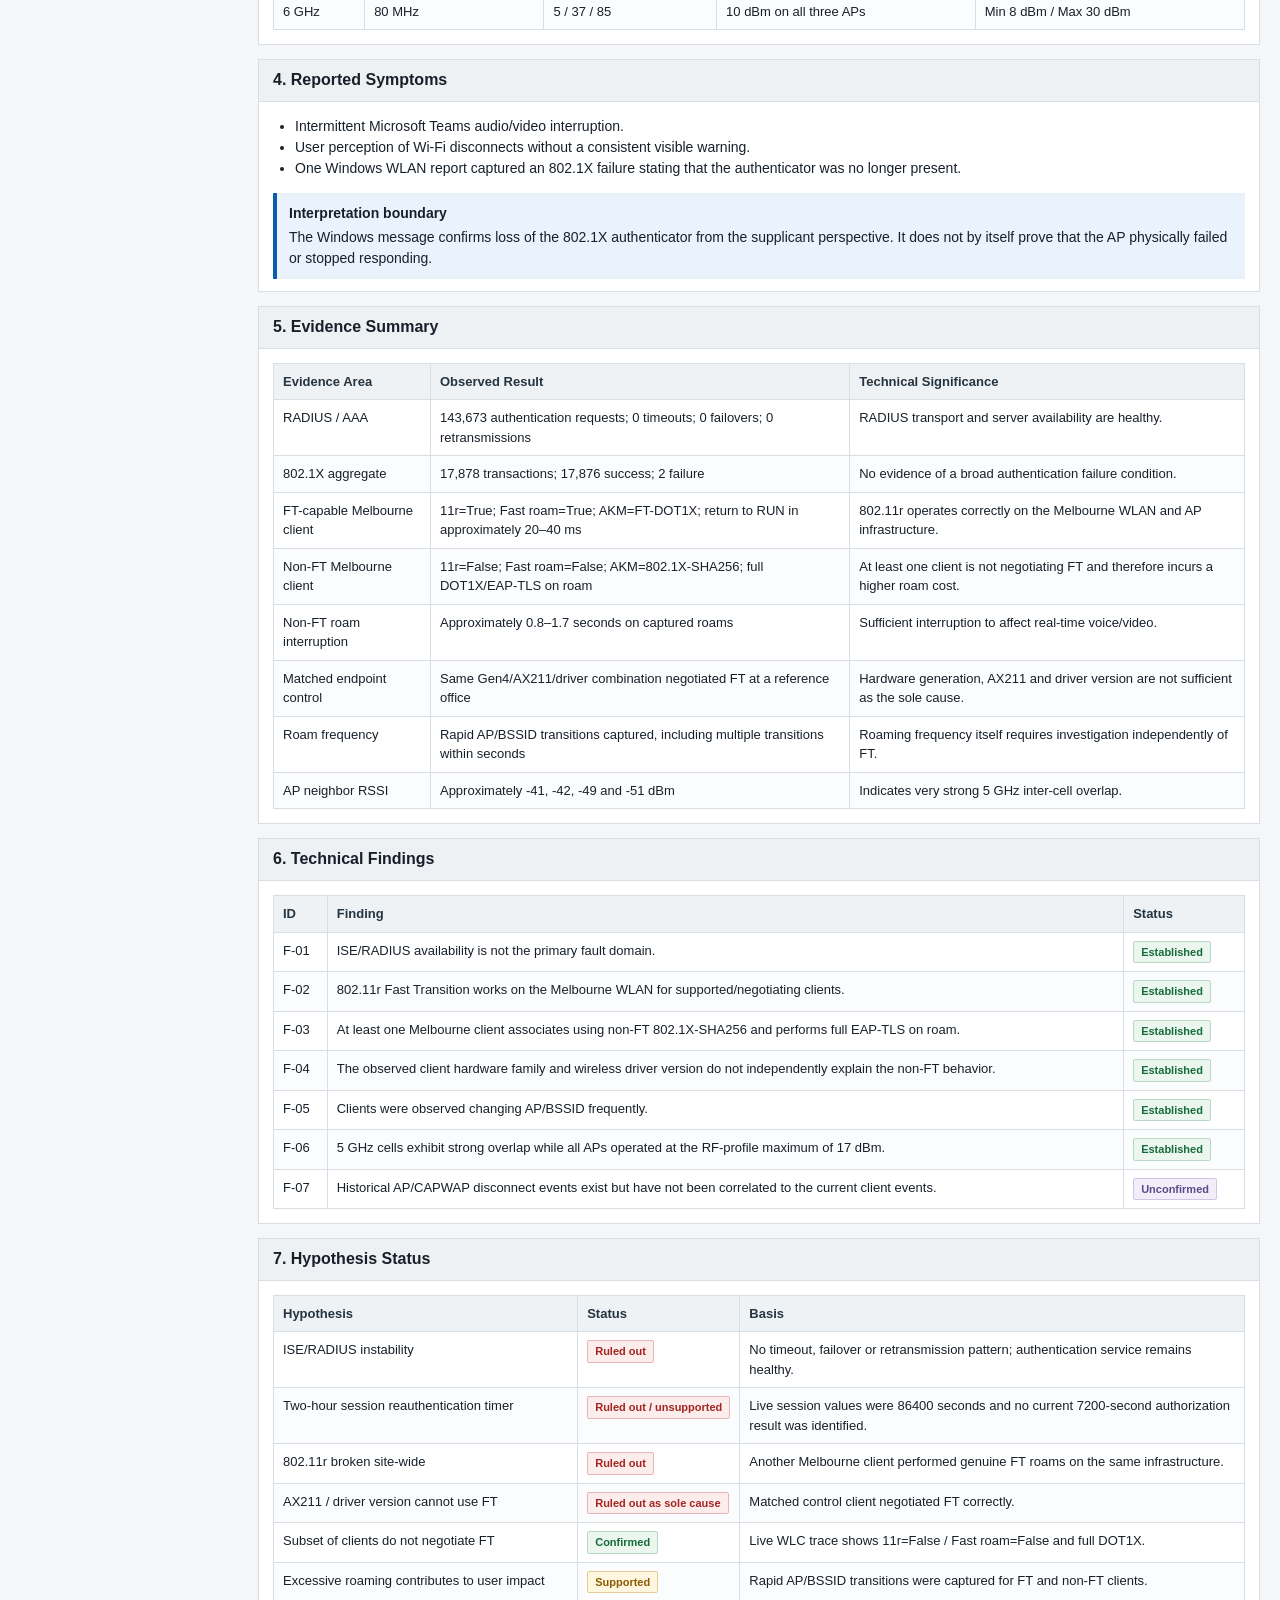
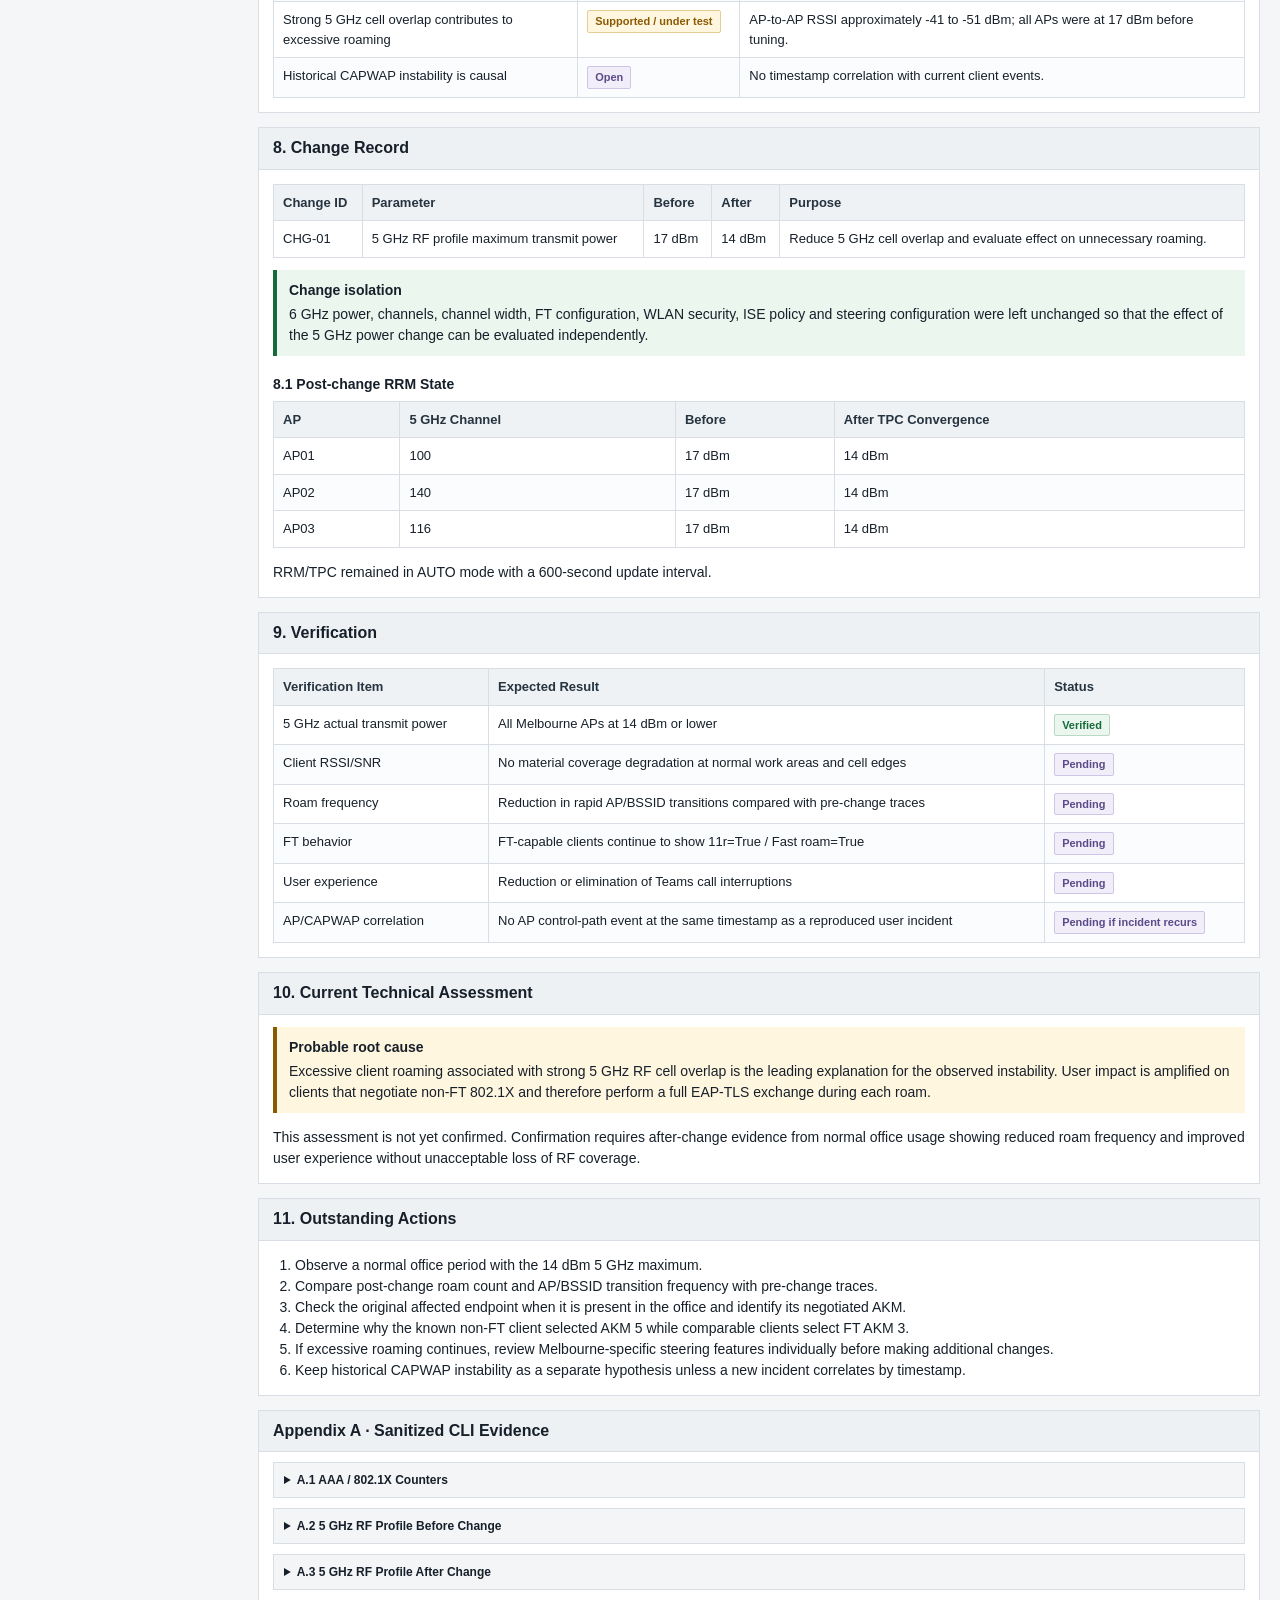
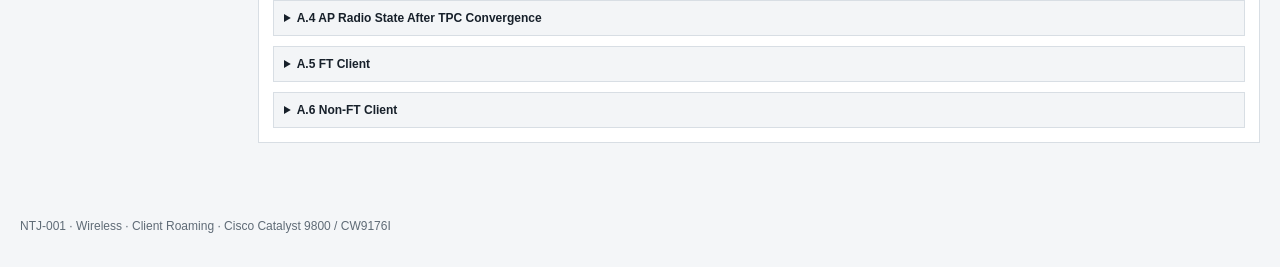
==== commit c614cb90: "Rewrite Melbourne case as traditional network troubleshooting documentation" ====
--- a/cases/wireless/001-melbourne/index.html
+++ b/cases/wireless/001-melbourne/index.html
@@ -3,8 +3,8 @@
 <head>
   <meta charset="utf-8" />
   <meta name="viewport" content="width=device-width, initial-scale=1" />
-  <meta name="description" content="A visual troubleshooting case on Cisco Catalyst 9800 client roaming, RF cell overlap, 802.11r and RRM/TPC." />
-  <title>NTJ-001 · Melbourne Wi-Fi Call Drops</title>
+  <meta name="description" content="Traditional network troubleshooting documentation for a Cisco Catalyst 9800 wireless roaming and RF investigation." />
+  <title>NTJ-001 · Melbourne Office Wi-Fi Call Drops</title>
   <link rel="stylesheet" href="../../../assets/css/journal.css" />
 </head>
 <body>
@@ -32,276 +32,317 @@
   <header class="topbar">
     <div class="site-shell topbar-inner">
       <a class="brand" href="../../../index.html">Network Troubleshooting <span>Journal</span></a>
-      <nav class="topnav" aria-label="Disciplines">
-        <a href="#">Routing</a>
-        <a href="#">Switching</a>
-        <a href="#">Firewall</a>
-        <a href="#" aria-current="page">Wireless</a>
-        <a href="#">Identity</a>
-        <a href="#">PKI</a>
+      <nav class="topnav" aria-label="Document navigation">
+        <a href="../../../index.html#disciplines">Discipline</a>
+        <a href="../../../index.html#aspects">Aspect</a>
+        <a href="../../../index.html#platforms">Platform</a>
+        <a href="../../../index.html#documents">Documents</a>
       </nav>
     </div>
   </header>
 
   <main class="site-shell">
-    <article class="hero">
-      <div class="hero-main">
-        <div class="eyebrow-row">
-          <span class="eyebrow">Wireless · NTJ-001</span>
-          <span class="badge warn">Monitoring</span>
-          <span class="badge open">Root cause: probable</span>
-        </div>
-        <h1>Melbourne Office Wi-Fi Call Drops</h1>
-        <p class="lede">A roaming investigation that moved from authentication and endpoint hypotheses toward excessive client movement, inconsistent Fast Transition negotiation, and unusually strong 5 GHz cell overlap.</p>
-        <div class="tag-row" aria-label="Case mechanisms">
-          <span class="tag">Cisco Catalyst 9800</span>
-          <span class="tag">CW9176I</span>
-          <span class="tag">802.11r</span>
-          <span class="tag">RRM / TPC</span>
-          <span class="tag">802.1X</span>
-          <span class="tag">EAP-TLS</span>
-          <span class="tag">5 GHz</span>
-          <span class="tag">6 GHz</span>
-        </div>
-      </div>
-      <div class="hero-meta">
-        <div class="meta-cell"><div class="meta-label">Discipline</div><div class="meta-value">Wireless</div></div>
-        <div class="meta-cell"><div class="meta-label">Platform</div><div class="meta-value">Cisco Catalyst 9800</div></div>
-        <div class="meta-cell"><div class="meta-label">Primary aspect</div><div class="meta-value">Client Roaming</div></div>
-        <div class="meta-cell"><div class="meta-label">Secondary</div><div class="meta-value">RF · RRM/TPC · 802.11r</div></div>
-      </div>
-    </article>
-
-    <div class="case-layout">
-      <aside class="side-index" aria-label="Case sections">
-        <div class="label">Case map</div>
-        <a href="#classification">Classification</a>
-        <a href="#problem">Problem</a>
-        <a href="#reasoning">Reasoning path</a>
-        <a href="#evidence">Evidence</a>
-        <a href="#hypotheses">Hypotheses</a>
-        <a href="#rf">RF analysis</a>
-        <a href="#experiment">Experiment</a>
-        <a href="#conclusion">Conclusion</a>
-        <a href="#verification">Verification</a>
-        <a href="#lessons">Lessons</a>
+    <header class="page-header">
+      <div class="kicker">Troubleshooting record · NTJ-001</div>
+      <h1>Melbourne Office Wi-Fi Call Drops</h1>
+      <p>Wireless client roaming, Fast Transition and RF cell-sizing investigation on Cisco Catalyst 9800 / CW9176I infrastructure.</p>
+    </header>
+
+    <div class="doc-layout">
+      <aside class="doc-toc" aria-label="Document contents">
+        <div class="title">Contents</div>
+        <a href="#control">Document Control</a>
+        <a href="#scope">1. Scope</a>
+        <a href="#environment">2. Environment</a>
+        <a href="#configuration">3. Relevant Configuration</a>
+        <a href="#symptoms">4. Reported Symptoms</a>
+        <a href="#evidence">5. Evidence Summary</a>
+        <a href="#findings">6. Technical Findings</a>
+        <a href="#hypotheses">7. Hypothesis Status</a>
+        <a href="#change">8. Change Record</a>
+        <a href="#verification">9. Verification</a>
+        <a href="#assessment">10. Current Assessment</a>
+        <a href="#outstanding">11. Outstanding Actions</a>
+        <a href="#appendix">Appendix A · CLI Evidence</a>
       </aside>
 
-      <div class="case-content">
-        <section class="section" id="classification">
-          <h2>What discipline was exercised?</h2>
-          <p class="muted">The case is classified by the engineering behavior under investigation, not every technology touched along the way.</p>
-          <div class="classification-grid" style="margin-top:18px">
-            <div class="card"><div class="card-label">Primary discipline</div><div class="card-value">Wireless</div><div class="card-detail">The failing behavior was client connectivity during AP/BSSID movement.</div></div>
-            <div class="card"><div class="card-label">Platform</div><div class="card-value">Cisco Catalyst 9800</div><div class="card-detail">C9800-CL controller with CW9176I access points.</div></div>
-            <div class="card"><div class="card-label">Primary aspect</div><div class="card-value">Client Roaming</div><div class="card-detail">Association transitions, FT negotiation and roam cost.</div></div>
-            <div class="card"><div class="card-label">Secondary aspect</div><div class="card-value">RF Cell Sizing</div><div class="card-detail">Whether 5 GHz cells were creating too many equally strong candidates.</div></div>
-            <div class="card"><div class="card-label">Secondary discipline</div><div class="card-value">Identity</div><div class="card-detail">RADIUS / Cisco ISE was investigated as a potential fault domain.</div></div>
-            <div class="card"><div class="card-label">Secondary discipline</div><div class="card-value">PKI</div><div class="card-detail">EAP-TLS and certificate-backed authentication were part of the auth path.</div></div>
-          </div>
-          <div class="callout"><strong>Classification rule</strong>Primary discipline = the behavior being troubleshot. Supporting technologies remain searchable metadata, but do not redefine the case.</div>
-        </section>
-
-        <section class="section" id="problem">
-          <h2>Problem</h2>
-          <p>Office users reported intermittent Wi-Fi interruptions during Microsoft Teams calls. The investigation had to determine whether the visible symptom came from the endpoint, RF, roaming, the AP/controller path, authentication, or PKI.</p>
-          <div class="metric-grid">
-            <div class="kpi"><div class="number">3</div><div class="caption">Wi-Fi 7 APs in the office</div></div>
-            <div class="kpi"><div class="number">5 + 6</div><div class="caption">GHz bands on the same enterprise WLAN</div></div>
-            <div class="kpi"><div class="number">WPA3</div><div class="caption">Enterprise security with EAP-TLS</div></div>
-            <div class="kpi"><div class="number">FT</div><div class="caption">802.11r enabled on the WLAN</div></div>
-          </div>
-          <h3>Fault domains considered</h3>
-          <div class="tag-row">
-            <span class="tag">Endpoint radio / driver</span>
-            <span class="tag">RF coverage</span>
-            <span class="tag">Roaming</span>
-            <span class="tag">802.11r</span>
-            <span class="tag">AP / CAPWAP</span>
-            <span class="tag">Controller policy</span>
-            <span class="tag">RADIUS / ISE</span>
-            <span class="tag">PKI / EAP-TLS</span>
-          </div>
-        </section>
-
-        <section class="section" id="reasoning">
-          <h2>Reasoning path</h2>
-          <p class="muted">The value of the case is the sequence: each step changed what was worth investigating next.</p>
-          <div class="flow">
-            <div class="flow-track">
-              <div class="flow-step"><strong>User symptom</strong><small>Calls break up and Wi-Fi appears to drop.</small></div>
-              <div class="flow-step ruled"><strong>Authentication?</strong><small>ISE/RADIUS counters and timing look healthy.</small></div>
-              <div class="flow-step ruled"><strong>Driver / FT globally?</strong><small>Matched controls show the same hardware/driver can use FT.</small></div>
-              <div class="flow-step supported"><strong>Roaming</strong><small>Rapid AP/BSSID transitions observed directly.</small></div>
-              <div class="flow-step supported"><strong>RF overlap</strong><small>Neighbor APs heard at roughly -41 to -51 dBm.</small></div>
-              <div class="flow-step experiment"><strong>Controlled change</strong><small>5 GHz max power reduced 17 → 14 dBm.</small></div>
-            </div>
-          </div>
-        </section>
-
-        <section class="section" id="evidence">
-          <div style="display:flex;justify-content:space-between;gap:16px;align-items:end;flex-wrap:wrap">
-            <div>
-              <h2>Evidence</h2>
-              <p class="muted">Summaries are visible first. Raw sanitized snippets stay available on demand.</p>
-            </div>
-            <button class="badge" type="button" data-expand-evidence>Expand raw evidence</button>
-          </div>
-
-          <div class="evidence-grid" style="margin-top:18px">
-            <article class="evidence-card">
-              <div class="body"><span class="badge bad">Ruled out as primary cause</span><strong style="margin-top:10px">RADIUS / ISE instability</strong><p>Long-running controller counters showed zero timeouts, failovers and retransmissions with almost no 802.1X failures.</p></div>
-              <details><summary>Show sanitized AAA evidence</summary><pre>Authentication requests: &gt; 140,000
-RADIUS timeouts: 0
-Failovers: 0
-Retransmissions: 0
-Dot1x transactions: ~17,800
-Dot1x failures: 2</pre></details>
-            </article>
-
-            <article class="evidence-card">
-              <div class="body"><span class="badge good">Confirmed</span><strong style="margin-top:10px">FT works in Melbourne</strong><p>At least one client completed genuine 802.11r fast transitions in tens of milliseconds.</p></div>
-              <details><summary>Show sanitized FT trace</summary><pre>Association success
-Roaming = True
+      <div class="doc-content">
+        <section class="doc-section" id="control">
+          <h2>Document Control</h2>
+          <div class="table-wrap">
+            <table>
+              <tbody>
+                <tr><th>Document ID</th><td>NTJ-001</td><th>Status</th><td><span class="status warn">Monitoring</span></td></tr>
+                <tr><th>Discipline</th><td>Wireless</td><th>Primary Aspect</th><td>Client Roaming</td></tr>
+                <tr><th>Primary Platform</th><td>Cisco Catalyst 9800 / CW9176I</td><th>Root Cause Status</th><td><span class="status warn">Probable</span></td></tr>
+                <tr><th>Secondary Aspects</th><td>RF Cell Sizing; RRM/TPC; Fast Transition</td><th>Secondary Disciplines</th><td>Identity; PKI</td></tr>
+                <tr><th>Supporting Platforms</th><td>Cisco ISE; Windows 11; Intel AX211</td><th>Last Updated</th><td>2026-08-27</td></tr>
+              </tbody>
+            </table>
+          </div>
+        </section>
+
+        <section class="doc-section" id="scope">
+          <h2>1. Scope</h2>
+          <div class="content-block">
+            <p>This document records troubleshooting of intermittent Wi-Fi interruptions reported during Microsoft Teams calls at the Melbourne office.</p>
+            <p>The investigation scope includes client roaming, 802.11r Fast Transition, RF cell overlap, RRM/TPC behavior, 802.1X/EAP-TLS authentication, AP/controller control-path health and endpoint wireless behavior.</p>
+          </div>
+        </section>
+
+        <section class="doc-section" id="environment">
+          <h2>2. Environment</h2>
+          <div class="table-wrap">
+            <table>
+              <thead><tr><th>Component</th><th>Platform / Configuration</th><th>Role</th></tr></thead>
+              <tbody>
+                <tr><td>Wireless Controller</td><td>Cisco Catalyst 9800-CL, IOS-XE 17.15.04d</td><td>Wireless control plane</td></tr>
+                <tr><td>Access Points</td><td>3 × Cisco CW9176I</td><td>5 GHz and 6 GHz access</td></tr>
+                <tr><td>AP Mode</td><td>FlexConnect</td><td>Local switching, central authentication</td></tr>
+                <tr><td>Identity</td><td>Cisco ISE</td><td>RADIUS / 802.1X authentication</td></tr>
+                <tr><td>Client OS</td><td>Windows 11</td><td>Enterprise endpoints</td></tr>
+                <tr><td>Client Radio</td><td>Intel AX211-class</td><td>5/6 GHz client connectivity</td></tr>
+                <tr><td>Authentication</td><td>WPA3-Enterprise / EAP-TLS</td><td>Enterprise WLAN security</td></tr>
+              </tbody>
+            </table>
+          </div>
+        </section>
+
+        <section class="doc-section" id="configuration">
+          <h2>3. Relevant Configuration</h2>
+          <h3>3.1 WLAN Security and Roaming</h3>
+          <div class="table-wrap">
+            <table>
+              <thead><tr><th>Setting</th><th>State</th></tr></thead>
+              <tbody>
+                <tr><td>WPA3-Enterprise</td><td>Enabled</td></tr>
+                <tr><td>Protected Management Frames (802.11w)</td><td>Required</td></tr>
+                <tr><td>802.11r Fast Transition</td><td>Enabled</td></tr>
+                <tr><td>FT method</td><td>Over-the-air; FT dot1x enabled</td></tr>
+                <tr><td>802.1X-SHA256</td><td>Enabled</td></tr>
+                <tr><td>802.11v BSS Transition</td><td>Enabled</td></tr>
+                <tr><td>Neighbor List / 802.11k support</td><td>Enabled</td></tr>
+                <tr><td>Bands</td><td>5 GHz and 6 GHz</td></tr>
+              </tbody>
+            </table>
+          </div>
+
+          <h3>3.2 RF Configuration Before Change</h3>
+          <div class="table-wrap">
+            <table>
+              <thead><tr><th>Band</th><th>Channel Width</th><th>AP Channels</th><th>Actual Tx Power</th><th>RF Profile Limit</th></tr></thead>
+              <tbody>
+                <tr><td>5 GHz</td><td>20 MHz</td><td>100 / 116 / 140</td><td>17 dBm on all three APs</td><td>Min 5 dBm / Max 17 dBm</td></tr>
+                <tr><td>6 GHz</td><td>80 MHz</td><td>5 / 37 / 85</td><td>10 dBm on all three APs</td><td>Min 8 dBm / Max 30 dBm</td></tr>
+              </tbody>
+            </table>
+          </div>
+        </section>
+
+        <section class="doc-section" id="symptoms">
+          <h2>4. Reported Symptoms</h2>
+          <div class="content-block">
+            <ul>
+              <li>Intermittent Microsoft Teams audio/video interruption.</li>
+              <li>User perception of Wi-Fi disconnects without a consistent visible warning.</li>
+              <li>One Windows WLAN report captured an 802.1X failure stating that the authenticator was no longer present.</li>
+            </ul>
+          </div>
+          <div class="note">
+            <strong>Interpretation boundary</strong>
+            The Windows message confirms loss of the 802.1X authenticator from the supplicant perspective. It does not by itself prove that the AP physically failed or stopped responding.
+          </div>
+        </section>
+
+        <section class="doc-section" id="evidence">
+          <h2>5. Evidence Summary</h2>
+          <div class="table-wrap">
+            <table>
+              <thead><tr><th>Evidence Area</th><th>Observed Result</th><th>Technical Significance</th></tr></thead>
+              <tbody>
+                <tr><td>RADIUS / AAA</td><td>143,673 authentication requests; 0 timeouts; 0 failovers; 0 retransmissions</td><td>RADIUS transport and server availability are healthy.</td></tr>
+                <tr><td>802.1X aggregate</td><td>17,878 transactions; 17,876 success; 2 failure</td><td>No evidence of a broad authentication failure condition.</td></tr>
+                <tr><td>FT-capable Melbourne client</td><td>11r=True; Fast roam=True; AKM=FT-DOT1X; return to RUN in approximately 20–40 ms</td><td>802.11r operates correctly on the Melbourne WLAN and AP infrastructure.</td></tr>
+                <tr><td>Non-FT Melbourne client</td><td>11r=False; Fast roam=False; AKM=802.1X-SHA256; full DOT1X/EAP-TLS on roam</td><td>At least one client is not negotiating FT and therefore incurs a higher roam cost.</td></tr>
+                <tr><td>Non-FT roam interruption</td><td>Approximately 0.8–1.7 seconds on captured roams</td><td>Sufficient interruption to affect real-time voice/video.</td></tr>
+                <tr><td>Matched endpoint control</td><td>Same Gen4/AX211/driver combination negotiated FT at a reference office</td><td>Hardware generation, AX211 and driver version are not sufficient as the sole cause.</td></tr>
+                <tr><td>Roam frequency</td><td>Rapid AP/BSSID transitions captured, including multiple transitions within seconds</td><td>Roaming frequency itself requires investigation independently of FT.</td></tr>
+                <tr><td>AP neighbor RSSI</td><td>Approximately -41, -42, -49 and -51 dBm</td><td>Indicates very strong 5 GHz inter-cell overlap.</td></tr>
+              </tbody>
+            </table>
+          </div>
+        </section>
+
+        <section class="doc-section" id="findings">
+          <h2>6. Technical Findings</h2>
+          <div class="table-wrap">
+            <table>
+              <thead><tr><th>ID</th><th>Finding</th><th>Status</th></tr></thead>
+              <tbody>
+                <tr><td>F-01</td><td>ISE/RADIUS availability is not the primary fault domain.</td><td><span class="status good">Established</span></td></tr>
+                <tr><td>F-02</td><td>802.11r Fast Transition works on the Melbourne WLAN for supported/negotiating clients.</td><td><span class="status good">Established</span></td></tr>
+                <tr><td>F-03</td><td>At least one Melbourne client associates using non-FT 802.1X-SHA256 and performs full EAP-TLS on roam.</td><td><span class="status good">Established</span></td></tr>
+                <tr><td>F-04</td><td>The observed client hardware family and wireless driver version do not independently explain the non-FT behavior.</td><td><span class="status good">Established</span></td></tr>
+                <tr><td>F-05</td><td>Clients were observed changing AP/BSSID frequently.</td><td><span class="status good">Established</span></td></tr>
+                <tr><td>F-06</td><td>5 GHz cells exhibit strong overlap while all APs operated at the RF-profile maximum of 17 dBm.</td><td><span class="status good">Established</span></td></tr>
+                <tr><td>F-07</td><td>Historical AP/CAPWAP disconnect events exist but have not been correlated to the current client events.</td><td><span class="status open">Unconfirmed</span></td></tr>
+              </tbody>
+            </table>
+          </div>
+        </section>
+
+        <section class="doc-section" id="hypotheses">
+          <h2>7. Hypothesis Status</h2>
+          <div class="table-wrap">
+            <table>
+              <thead><tr><th>Hypothesis</th><th>Status</th><th>Basis</th></tr></thead>
+              <tbody>
+                <tr><td>ISE/RADIUS instability</td><td><span class="status bad">Ruled out</span></td><td>No timeout, failover or retransmission pattern; authentication service remains healthy.</td></tr>
+                <tr><td>Two-hour session reauthentication timer</td><td><span class="status bad">Ruled out / unsupported</span></td><td>Live session values were 86400 seconds and no current 7200-second authorization result was identified.</td></tr>
+                <tr><td>802.11r broken site-wide</td><td><span class="status bad">Ruled out</span></td><td>Another Melbourne client performed genuine FT roams on the same infrastructure.</td></tr>
+                <tr><td>AX211 / driver version cannot use FT</td><td><span class="status bad">Ruled out as sole cause</span></td><td>Matched control client negotiated FT correctly.</td></tr>
+                <tr><td>Subset of clients do not negotiate FT</td><td><span class="status good">Confirmed</span></td><td>Live WLC trace shows 11r=False / Fast roam=False and full DOT1X.</td></tr>
+                <tr><td>Excessive roaming contributes to user impact</td><td><span class="status warn">Supported</span></td><td>Rapid AP/BSSID transitions were captured for FT and non-FT clients.</td></tr>
+                <tr><td>Strong 5 GHz cell overlap contributes to excessive roaming</td><td><span class="status warn">Supported / under test</span></td><td>AP-to-AP RSSI approximately -41 to -51 dBm; all APs were at 17 dBm before tuning.</td></tr>
+                <tr><td>Historical CAPWAP instability is causal</td><td><span class="status open">Open</span></td><td>No timestamp correlation with current client events.</td></tr>
+              </tbody>
+            </table>
+          </div>
+        </section>
+
+        <section class="doc-section" id="change">
+          <h2>8. Change Record</h2>
+          <div class="table-wrap">
+            <table>
+              <thead><tr><th>Change ID</th><th>Parameter</th><th>Before</th><th>After</th><th>Purpose</th></tr></thead>
+              <tbody>
+                <tr><td>CHG-01</td><td>5 GHz RF profile maximum transmit power</td><td>17 dBm</td><td>14 dBm</td><td>Reduce 5 GHz cell overlap and evaluate effect on unnecessary roaming.</td></tr>
+              </tbody>
+            </table>
+          </div>
+          <div class="change-box">
+            <strong>Change isolation</strong>
+            6 GHz power, channels, channel width, FT configuration, WLAN security, ISE policy and steering configuration were left unchanged so that the effect of the 5 GHz power change can be evaluated independently.
+          </div>
+          <h3>8.1 Post-change RRM State</h3>
+          <div class="table-wrap">
+            <table>
+              <thead><tr><th>AP</th><th>5 GHz Channel</th><th>Before</th><th>After TPC Convergence</th></tr></thead>
+              <tbody>
+                <tr><td>AP01</td><td>100</td><td>17 dBm</td><td>14 dBm</td></tr>
+                <tr><td>AP02</td><td>140</td><td>17 dBm</td><td>14 dBm</td></tr>
+                <tr><td>AP03</td><td>116</td><td>17 dBm</td><td>14 dBm</td></tr>
+              </tbody>
+            </table>
+          </div>
+          <p>RRM/TPC remained in AUTO mode with a 600-second update interval.</p>
+        </section>
+
+        <section class="doc-section" id="verification">
+          <h2>9. Verification</h2>
+          <div class="table-wrap">
+            <table>
+              <thead><tr><th>Verification Item</th><th>Expected Result</th><th>Status</th></tr></thead>
+              <tbody>
+                <tr><td>5 GHz actual transmit power</td><td>All Melbourne APs at 14 dBm or lower</td><td><span class="status good">Verified</span></td></tr>
+                <tr><td>Client RSSI/SNR</td><td>No material coverage degradation at normal work areas and cell edges</td><td><span class="status open">Pending</span></td></tr>
+                <tr><td>Roam frequency</td><td>Reduction in rapid AP/BSSID transitions compared with pre-change traces</td><td><span class="status open">Pending</span></td></tr>
+                <tr><td>FT behavior</td><td>FT-capable clients continue to show 11r=True / Fast roam=True</td><td><span class="status open">Pending</span></td></tr>
+                <tr><td>User experience</td><td>Reduction or elimination of Teams call interruptions</td><td><span class="status open">Pending</span></td></tr>
+                <tr><td>AP/CAPWAP correlation</td><td>No AP control-path event at the same timestamp as a reproduced user incident</td><td><span class="status open">Pending if incident recurs</span></td></tr>
+              </tbody>
+            </table>
+          </div>
+        </section>
+
+        <section class="doc-section" id="assessment">
+          <h2>10. Current Technical Assessment</h2>
+          <div class="assessment">
+            <strong>Probable root cause</strong>
+            Excessive client roaming associated with strong 5 GHz RF cell overlap is the leading explanation for the observed instability. User impact is amplified on clients that negotiate non-FT 802.1X and therefore perform a full EAP-TLS exchange during each roam.
+          </div>
+          <p>This assessment is not yet confirmed. Confirmation requires after-change evidence from normal office usage showing reduced roam frequency and improved user experience without unacceptable loss of RF coverage.</p>
+        </section>
+
+        <section class="doc-section" id="outstanding">
+          <h2>11. Outstanding Actions</h2>
+          <div class="content-block">
+            <ol>
+              <li>Observe a normal office period with the 14 dBm 5 GHz maximum.</li>
+              <li>Compare post-change roam count and AP/BSSID transition frequency with pre-change traces.</li>
+              <li>Check the original affected endpoint when it is present in the office and identify its negotiated AKM.</li>
+              <li>Determine why the known non-FT client selected AKM 5 while comparable clients select FT AKM 3.</li>
+              <li>If excessive roaming continues, review Melbourne-specific steering features individually before making additional changes.</li>
+              <li>Keep historical CAPWAP instability as a separate hypothesis unless a new incident correlates by timestamp.</li>
+            </ol>
+          </div>
+        </section>
+
+        <section class="doc-section" id="appendix">
+          <h2>Appendix A · Sanitized CLI Evidence</h2>
+
+          <details>
+            <summary>A.1 AAA / 802.1X Counters</summary>
+            <pre>Authentication requests: 143673
+Timeouts: 0
+Failover: 0
+Retransmission: 0
+
+Dot1x transactions:
+Total: 17878
+Success: 17876
+Failure: 2
+
+Elapsed counter period: 19 weeks 16 hours</pre>
+          </details>
+
+          <details>
+            <summary>A.2 5 GHz RF Profile Before Change</summary>
+            <pre>Band: 5 GHz
+Transmit Power Threshold v1: -70 dBm
+Min Transmit Power: 5 dBm
+Max Transmit Power: 17 dBm
+DCA Bandwidth: 20 MHz</pre>
+          </details>
+
+          <details>
+            <summary>A.3 5 GHz RF Profile After Change</summary>
+            <pre>Band: 5 GHz
+Transmit Power Threshold v1: -70 dBm
+Min Transmit Power: 5 dBm
+Max Transmit Power: 14 dBm</pre>
+          </details>
+
+          <details>
+            <summary>A.4 AP Radio State After TPC Convergence</summary>
+            <pre>AP03  5 GHz  20 MHz  14 dBm  Channel 116
+AP02  5 GHz  20 MHz  14 dBm  Channel 140
+AP01  5 GHz  20 MHz  14 dBm  Channel 100</pre>
+          </details>
+
+          <details>
+            <summary>A.5 FT Client</summary>
+            <pre>Roaming = True
 11r = True
 Fast roam = True
 AKM = FT-DOT1X
-State returns to RUN in ~20–40 ms</pre></details>
-            </article>
-
-            <article class="evidence-card">
-              <div class="body"><span class="badge good">Confirmed</span><strong style="margin-top:10px">A client roams without FT</strong><p>Another similar client selected the non-FT AKM and performed full 802.1X/EAP-TLS on each observed roam.</p></div>
-              <details><summary>Show sanitized non-FT trace</summary><pre>Association success
-Roaming = True
+Observed return to RUN: approximately 20-40 ms</pre>
+          </details>
+
+          <details>
+            <summary>A.6 Non-FT Client</summary>
+            <pre>Roaming = True
 11r = False
 Fast roam = False
 AKM = 802.1X-SHA256
-Full DOT1X during roam
-Observed interruption: ~0.8–1.7 s</pre></details>
-            </article>
-
-            <article class="evidence-card">
-              <div class="body"><span class="badge bad">Ruled out as sole cause</span><strong style="margin-top:10px">Intel driver / Gen4 hardware</strong><p>A matched Gen4 / AX211 control client using the same Windows driver negotiated FT correctly at a stable reference site.</p></div>
-              <details><summary>Show A/B outcome</summary><pre>Reference client:
-Lenovo Gen4 family
-Intel AX211
-Same Windows wireless driver
-Negotiated AKM: FT-802.1X
-
-Conclusion:
-Hardware generation + AX211 + driver version are not sufficient to explain non-FT behavior.</pre></details>
-            </article>
-          </div>
-        </section>
-
-        <section class="section" id="hypotheses">
-          <h2>Hypothesis register</h2>
-          <p class="muted">Rejected ideas are preserved. They show how the investigation narrowed rather than presenting a post-hoc story.</p>
-          <div class="hypotheses">
-            <div class="hypothesis bad"><div class="state">Ruled out</div><div class="name">ISE / RADIUS instability</div><div class="why">No timeout, failover or retransmission pattern and healthy authentication latency.</div></div>
-            <div class="hypothesis bad"><div class="state">Ruled out</div><div class="name">Two-hour reauthentication timer</div><div class="why">Live client/session values were 86400 seconds and no current 7200-second authorization result was identified.</div></div>
-            <div class="hypothesis bad"><div class="state">Ruled out</div><div class="name">FT broken site-wide</div><div class="why">Another Melbourne client performed genuine 11r fast roams across the same infrastructure.</div></div>
-            <div class="hypothesis bad"><div class="state">Ruled out</div><div class="name">AX211 / driver cannot use FT</div><div class="why">Matched A/B control negotiated FT correctly.</div></div>
-            <div class="hypothesis good"><div class="state">Confirmed</div><div class="name">Some clients are not negotiating FT</div><div class="why">WLC trace showed 11r=False, Fast roam=False and full DOT1X on roam.</div></div>
-            <div class="hypothesis good"><div class="state">Supported</div><div class="name">Clients are roaming excessively</div><div class="why">Multiple rapid AP and BSSID transitions were captured for both FT and non-FT clients.</div></div>
-            <div class="hypothesis good"><div class="state">Supported</div><div class="name">5 GHz cells overlap strongly</div><div class="why">AP-to-AP measurements were roughly -41 to -51 dBm while all radios sat at the 17 dBm profile ceiling.</div></div>
-            <div class="hypothesis open"><div class="state">Open</div><div class="name">Historical CAPWAP instability contributes</div><div class="why">Historical AP disconnect reasons exist, but no current client event has been directly correlated.</div></div>
-          </div>
-        </section>
-
-        <section class="section" id="rf">
-          <h2>RF analysis: unusually strong overlap</h2>
-          <p>All three 5 GHz radios were operating at 17 dBm on separate 20 MHz channels. Auto-RF showed the APs hearing one another extremely strongly.</p>
-
-          <div class="rf-diagram" aria-label="Simplified AP neighbor RSSI diagram">
-            <svg viewBox="0 0 820 390" role="img" aria-labelledby="rf-title rf-desc">
-              <title id="rf-title">5 GHz AP neighbor measurements</title>
-              <desc id="rf-desc">Three access points with very strong neighbor RSSI values between roughly minus 41 and minus 51 dBm.</desc>
-              <defs>
-                <filter id="soft"><feDropShadow dx="0" dy="8" stdDeviation="12" flood-opacity=".08"/></filter>
-              </defs>
-              <line x1="220" y1="110" x2="600" y2="110" stroke="#98a2b3" stroke-width="2" stroke-dasharray="7 7"/>
-              <line x1="240" y1="140" x2="395" y2="300" stroke="#98a2b3" stroke-width="2" stroke-dasharray="7 7"/>
-              <line x1="580" y1="140" x2="425" y2="300" stroke="#98a2b3" stroke-width="2" stroke-dasharray="7 7"/>
-              <rect x="325" y="82" width="170" height="38" rx="19" fill="#eff4ff" stroke="#b2ccff"/><text x="410" y="106" text-anchor="middle" font-size="16" font-weight="700" fill="#155eef">-41 / -42 dBm</text>
-              <rect x="245" y="205" width="130" height="38" rx="19" fill="#f8fafc" stroke="#d0d5dd"/><text x="310" y="229" text-anchor="middle" font-size="16" font-weight="700" fill="#344054">-49 dBm</text>
-              <rect x="445" y="205" width="130" height="38" rx="19" fill="#f8fafc" stroke="#d0d5dd"/><text x="510" y="229" text-anchor="middle" font-size="16" font-weight="700" fill="#344054">-51 dBm</text>
-              <g filter="url(#soft)"><circle cx="190" cy="110" r="68" fill="#ffffff" stroke="#155eef" stroke-width="3"/><circle cx="630" cy="110" r="68" fill="#ffffff" stroke="#155eef" stroke-width="3"/><circle cx="410" cy="320" r="68" fill="#ffffff" stroke="#155eef" stroke-width="3"/></g>
-              <text x="190" y="104" text-anchor="middle" font-size="18" font-weight="800" fill="#101828">AP03</text><text x="190" y="128" text-anchor="middle" font-size="13" fill="#667085">17 dBm · ch 116</text>
-              <text x="630" y="104" text-anchor="middle" font-size="18" font-weight="800" fill="#101828">AP02</text><text x="630" y="128" text-anchor="middle" font-size="13" fill="#667085">17 dBm · ch 140</text>
-              <text x="410" y="314" text-anchor="middle" font-size="18" font-weight="800" fill="#101828">AP01</text><text x="410" y="338" text-anchor="middle" font-size="13" fill="#667085">17 dBm · ch 100</text>
-            </svg>
-          </div>
-
-          <div class="metric-grid">
-            <div class="kpi"><div class="number">-41</div><div class="caption">dBm strongest observed AP-neighbor RSSI</div></div>
-            <div class="kpi"><div class="number">-51</div><div class="caption">dBm weakest of the highlighted neighbor measurements</div></div>
-            <div class="kpi"><div class="number">17</div><div class="caption">dBm initial 5 GHz power on all three APs</div></div>
-            <div class="kpi"><div class="number">2%</div><div class="caption">approx. observed channel utilization on sampled APs</div></div>
-          </div>
-          <div class="callout"><strong>Working interpretation</strong>The office had many strong roam candidates. FT makes a roam cheaper, but it does not fix a client that decides to roam too often.</div>
-        </section>
-
-        <section class="section" id="experiment">
-          <h2>Controlled experiment</h2>
-          <p>Only one RF variable was changed: the 5 GHz maximum transmit-power ceiling. Channels, channel width, 6 GHz, FT, WLAN security and ISE policy were left untouched.</p>
-          <div class="compare">
-            <div class="compare-panel"><div class="card-label">Before</div><div class="power">17 <small>dBm</small></div><p class="muted">5 GHz max Tx power. All three APs actually operating at the ceiling.</p></div>
-            <div class="compare-arrow">→</div>
-            <div class="compare-panel"><div class="card-label">After TPC convergence</div><div class="power">14 <small>dBm</small></div><p class="muted">All three APs settled at the new ceiling. RRM/TPC remained AUTO.</p></div>
-          </div>
-          <h3>Held constant</h3>
-          <div class="tag-row">
-            <span class="tag">6 GHz unchanged</span>
-            <span class="tag">20 MHz channels unchanged</span>
-            <span class="tag">DCA unchanged</span>
-            <span class="tag">802.11r unchanged</span>
-            <span class="tag">WPA3 / EAP-TLS unchanged</span>
-            <span class="tag">ISE policy unchanged</span>
-          </div>
-          <div class="callout"><strong>Expected signal</strong>Fewer unnecessary AP/BSSID transitions while maintaining acceptable RSSI/SNR and user experience at coverage edges.</div>
-        </section>
-
-        <section class="section" id="conclusion">
-          <h2>Current conclusion</h2>
-          <p><strong>Probable, not yet confirmed:</strong> the strongest current explanation is excessive client roaming associated with very strong 5 GHz RF overlap, with user impact amplified on clients that negotiate non-FT roaming and therefore perform full EAP-TLS during transitions.</p>
-          <div class="evidence-grid" style="margin-top:18px">
-            <div class="card"><div class="card-label">Known</div><div class="card-value">FT works on the site</div><div class="card-detail">The infrastructure can complete genuine fast transitions.</div></div>
-            <div class="card"><div class="card-label">Known</div><div class="card-value">Not every client uses FT</div><div class="card-detail">At least one similar client performs full authentication during roam.</div></div>
-            <div class="card"><div class="card-label">Supported</div><div class="card-value">Roaming frequency is excessive</div><div class="card-detail">Rapid AP/BSSID transitions occur even on FT-capable clients.</div></div>
-            <div class="card"><div class="card-label">Still open</div><div class="card-value">Why some clients select non-FT</div><div class="card-detail">Driver and broad hardware-family explanations were not sufficient.</div></div>
-          </div>
-        </section>
-
-        <section class="section" id="verification">
-          <h2>Verification plan</h2>
-          <p>The RF change is not considered a fix until a normal office period produces after-change evidence.</p>
-          <div class="classification-grid" style="margin-top:18px">
-            <div class="card"><div class="card-label">01</div><div class="card-value">Roam frequency</div><div class="card-detail">Compare AP/BSSID transitions against the pre-change trace pattern.</div></div>
-            <div class="card"><div class="card-label">02</div><div class="card-value">Client RF health</div><div class="card-detail">Watch RSSI/SNR, especially at cell edges after the 3 dB reduction.</div></div>
-            <div class="card"><div class="card-label">03</div><div class="card-value">User experience</div><div class="card-detail">Correlate Teams complaints with controller traces rather than relying on authentication counts.</div></div>
-            <div class="card"><div class="card-label">04</div><div class="card-value">FT vs non-FT</div><div class="card-detail">Check the original affected endpoint and determine which AKM it actually negotiates.</div></div>
-            <div class="card"><div class="card-label">05</div><div class="card-value">Steering behavior</div><div class="card-detail">Only investigate site-specific 5/6 GHz steering features if excessive movement persists.</div></div>
-            <div class="card"><div class="card-label">06</div><div class="card-value">CAPWAP correlation</div><div class="card-detail">Keep historical AP control-path events separate unless timestamps align with new incidents.</div></div>
-          </div>
-        </section>
-
-        <section class="section" id="lessons">
-          <h2>Engineering lessons</h2>
-          <div class="lesson-grid" style="margin-top:18px">
-            <div class="lesson"><div class="num">01</div><strong>Healthy RADIUS does not prove healthy roaming.</strong><p>An RF/client failure can occur before a RADIUS request is generated.</p></div>
-            <div class="lesson"><div class="num">02</div><strong>Authentication events are not disconnect counters.</strong><p>ISE can show repeated successful events while the real question is how and why the client moved.</p></div>
-            <div class="lesson"><div class="num">03</div><strong>FT reduces roam cost, not roam frequency.</strong><p>A 20–40 ms transition is better than a full EAP exchange, but excessive roaming remains excessive.</p></div>
-            <div class="lesson"><div class="num">04</div><strong>A/B testing can kill attractive hypotheses quickly.</strong><p>A matched client proved that the driver and broad AX211 hardware combination could support FT.</p></div>
-            <div class="lesson"><div class="num">05</div><strong>AP-to-AP RSSI is useful design evidence.</strong><p>Very strong NDP neighbor measurements made cell overlap measurable rather than subjective.</p></div>
-            <div class="lesson"><div class="num">06</div><strong>Change one variable and verify convergence.</strong><p>The 17 → 14 dBm test remained attributable because 6 GHz, channels, FT and identity policy were held constant.</p></div>
-          </div>
+Full DOT1X / EAP-TLS during roam
+Observed interruption: approximately 0.8-1.7 seconds</pre>
+          </details>
         </section>
       </div>
     </div>
   </main>
 
-  <footer class="site-shell footer-note">Working engineering case · publication sanitization required before public release</footer>
-  <script src="../../../assets/js/case.js"></script>
+  <footer class="site-shell footer-note">NTJ-001 · Wireless · Client Roaming · Cisco Catalyst 9800 / CW9176I</footer>
 </body>
 </html>
--- a/assets/css/journal.css
+++ b/assets/css/journal.css
@@ -1,26 +1,24 @@
 :root {
   color-scheme: light;
-  --bg: #f5f7fb;
+  --bg: #f4f6f8;
   --surface: #ffffff;
-  --surface-soft: #f8fafc;
-  --ink: #101828;
-  --muted: #667085;
-  --line: #e4e7ec;
-  --line-strong: #d0d5dd;
-  --accent: #155eef;
-  --accent-soft: #eff4ff;
-  --good: #067647;
-  --good-soft: #ecfdf3;
-  --warn: #b54708;
-  --warn-soft: #fffaeb;
-  --bad: #b42318;
-  --bad-soft: #fef3f2;
-  --open: #6941c6;
-  --open-soft: #f4f3ff;
-  --shadow: 0 16px 48px rgba(16, 24, 40, 0.08);
-  --radius: 18px;
-  --radius-sm: 12px;
-  font-family: Inter, ui-sans-serif, system-ui, -apple-system, BlinkMacSystemFont, "Segoe UI", sans-serif;
+  --surface-alt: #f8fafc;
+  --ink: #17202a;
+  --muted: #5f6b76;
+  --line: #d8dee4;
+  --line-strong: #aeb8c2;
+  --accent: #0b5cab;
+  --accent-dark: #083f75;
+  --accent-soft: #eaf3fb;
+  --good: #176b3a;
+  --good-soft: #eaf6ee;
+  --warn: #8a5a00;
+  --warn-soft: #fff6df;
+  --bad: #a12622;
+  --bad-soft: #fceceb;
+  --open: #5c4a8a;
+  --open-soft: #f1eef9;
+  font-family: Arial, Helvetica, sans-serif;
 }
 
 * { box-sizing: border-box; }
@@ -29,304 +27,249 @@
   margin: 0;
   background: var(--bg);
   color: var(--ink);
-  line-height: 1.55;
-}
-a { color: inherit; }
-button, input { font: inherit; }
+  font-size: 14px;
+  line-height: 1.5;
+}
+a { color: var(--accent); }
+code, pre { font-family: Consolas, "Liberation Mono", Menlo, monospace; }
 
 .site-shell {
-  width: min(1500px, calc(100% - 32px));
+  width: min(1240px, calc(100% - 32px));
   margin: 0 auto;
 }
 
 .topbar {
-  position: sticky;
-  top: 0;
-  z-index: 20;
-  backdrop-filter: blur(16px);
-  background: rgba(245, 247, 251, 0.88);
-  border-bottom: 1px solid rgba(208, 213, 221, 0.8);
+  background: var(--accent-dark);
+  color: #fff;
+  border-bottom: 3px solid #062f57;
 }
 .topbar-inner {
-  min-height: 68px;
+  min-height: 58px;
   display: flex;
   align-items: center;
   justify-content: space-between;
   gap: 20px;
 }
 .brand {
-  font-weight: 760;
-  letter-spacing: -0.02em;
+  color: #fff;
   text-decoration: none;
-}
-.brand span { color: var(--muted); font-weight: 560; }
-.topnav { display: flex; gap: 8px; flex-wrap: wrap; }
+  font-size: 18px;
+  font-weight: 700;
+}
+.brand span { font-weight: 400; opacity: .82; }
+.topnav { display: flex; gap: 4px; flex-wrap: wrap; }
 .topnav a {
+  color: #d8e8f7;
   text-decoration: none;
+  padding: 7px 10px;
+  border-radius: 3px;
+  font-size: 13px;
+}
+.topnav a:hover, .topnav a[aria-current="page"] { background: rgba(255,255,255,.12); color: #fff; }
+
+.page-header {
+  background: var(--surface);
+  border: 1px solid var(--line);
+  border-top: 4px solid var(--accent);
+  padding: 24px 26px;
+  margin: 22px 0 16px;
+}
+.page-header .kicker {
   color: var(--muted);
+  text-transform: uppercase;
+  letter-spacing: .08em;
+  font-weight: 700;
+  font-size: 11px;
+}
+.page-header h1 {
+  margin: 5px 0 8px;
+  font-size: 30px;
+  line-height: 1.2;
+  font-weight: 700;
+}
+.page-header p { margin: 0; color: var(--muted); max-width: 900px; }
+
+.doc-layout {
+  display: grid;
+  grid-template-columns: 220px minmax(0, 1fr);
+  gap: 18px;
+  align-items: start;
+  padding-bottom: 56px;
+}
+.doc-toc {
+  position: sticky;
+  top: 16px;
+  background: var(--surface);
+  border: 1px solid var(--line);
+}
+.doc-toc .title {
+  padding: 10px 12px;
+  background: #edf1f4;
+  border-bottom: 1px solid var(--line);
+  font-weight: 700;
+  font-size: 12px;
+  text-transform: uppercase;
+  letter-spacing: .05em;
+}
+.doc-toc a {
+  display: block;
+  padding: 7px 12px;
+  color: #34414d;
+  text-decoration: none;
+  border-bottom: 1px solid #eef1f3;
+  font-size: 13px;
+}
+.doc-toc a:hover { background: var(--accent-soft); color: var(--accent-dark); }
+
+.doc-content { min-width: 0; }
+.doc-section {
+  background: var(--surface);
+  border: 1px solid var(--line);
+  margin-bottom: 14px;
+}
+.doc-section > h2 {
+  margin: 0;
+  padding: 10px 14px;
+  background: #edf1f4;
+  border-bottom: 1px solid var(--line);
+  font-size: 16px;
+  line-height: 1.3;
+}
+.doc-section > h3,
+.doc-section > p,
+.doc-section > ul,
+.doc-section > ol,
+.doc-section > .content-block,
+.doc-section > .table-wrap,
+.doc-section > pre,
+.doc-section > details {
+  margin-left: 14px;
+  margin-right: 14px;
+}
+.doc-section > p:first-of-type,
+.doc-section > .content-block:first-of-type,
+.doc-section > .table-wrap:first-of-type { margin-top: 14px; }
+.doc-section > p:last-child,
+.doc-section > ul:last-child,
+.doc-section > ol:last-child,
+.doc-section > .content-block:last-child,
+.doc-section > .table-wrap:last-child,
+.doc-section > pre:last-child,
+.doc-section > details:last-child { margin-bottom: 14px; }
+.doc-section h3 { font-size: 14px; margin-top: 18px; margin-bottom: 6px; }
+.doc-section p { margin-top: 8px; margin-bottom: 8px; }
+.doc-section ul, .doc-section ol { padding-left: 22px; }
+.muted { color: var(--muted); }
+
+.table-wrap { overflow-x: auto; }
+table {
+  width: 100%;
+  border-collapse: collapse;
+  background: #fff;
+  font-size: 13px;
+}
+th, td {
+  border: 1px solid var(--line);
+  padding: 8px 9px;
+  text-align: left;
+  vertical-align: top;
+}
+th {
+  background: #eef2f5;
+  font-weight: 700;
+  color: #263440;
+}
+tbody tr:nth-child(even) td { background: #fbfcfd; }
+
+.status {
+  display: inline-block;
+  padding: 2px 7px;
+  border: 1px solid var(--line-strong);
+  border-radius: 2px;
+  font-size: 11px;
+  font-weight: 700;
+  white-space: nowrap;
+}
+.status.good { color: var(--good); background: var(--good-soft); border-color: #b9d8c5; }
+.status.warn { color: var(--warn); background: var(--warn-soft); border-color: #e5cd91; }
+.status.bad { color: var(--bad); background: var(--bad-soft); border-color: #e5b6b4; }
+.status.open { color: var(--open); background: var(--open-soft); border-color: #cfc6e7; }
+
+.note, .assessment, .change-box {
+  border-left: 4px solid var(--accent);
+  background: var(--accent-soft);
+  padding: 10px 12px;
+  margin: 12px 14px;
+}
+.assessment { border-left-color: var(--warn); background: var(--warn-soft); }
+.change-box { border-left-color: var(--good); background: var(--good-soft); }
+.note strong, .assessment strong, .change-box strong { display: block; margin-bottom: 3px; }
+
+pre {
+  background: #18212b;
+  color: #e9eef3;
+  border: 1px solid #0e141a;
+  padding: 12px;
+  overflow: auto;
+  font-size: 12px;
+  line-height: 1.45;
+  white-space: pre-wrap;
+}
+details {
+  border: 1px solid var(--line);
+  background: #fff;
+  margin-top: 10px;
+  margin-bottom: 10px;
+}
+summary {
+  cursor: pointer;
   padding: 8px 10px;
-  border-radius: 9px;
-  font-size: 14px;
-}
-.topnav a:hover, .topnav a[aria-current="page"] { background: var(--surface); color: var(--ink); }
-
-.hero {
-  margin: 28px 0 20px;
-  background: var(--surface);
-  border: 1px solid var(--line);
-  border-radius: 24px;
-  box-shadow: var(--shadow);
-  overflow: hidden;
-}
-.hero-main { padding: 34px 36px 26px; }
-.eyebrow-row { display: flex; align-items: center; gap: 10px; flex-wrap: wrap; margin-bottom: 16px; }
-.eyebrow {
-  text-transform: uppercase;
-  letter-spacing: .12em;
+  background: #f3f5f7;
+  font-weight: 700;
   font-size: 12px;
-  font-weight: 800;
-  color: var(--accent);
-}
-.badge {
-  display: inline-flex;
-  align-items: center;
-  gap: 6px;
-  border: 1px solid var(--line);
-  border-radius: 999px;
-  padding: 5px 9px;
-  font-size: 12px;
-  font-weight: 700;
-  color: var(--muted);
-  background: var(--surface-soft);
-}
-.badge.good { color: var(--good); background: var(--good-soft); border-color: #abefc6; }
-.badge.warn { color: var(--warn); background: var(--warn-soft); border-color: #fedf89; }
-.badge.bad { color: var(--bad); background: var(--bad-soft); border-color: #fecdca; }
-.badge.open { color: var(--open); background: var(--open-soft); border-color: #d9d6fe; }
-.hero h1 {
+}
+details pre { margin: 0; border: 0; border-top: 1px solid var(--line); }
+
+.catalog-grid {
+  display: grid;
+  grid-template-columns: repeat(3, minmax(0, 1fr));
+  gap: 14px;
+  margin: 16px 0;
+}
+.catalog-panel {
+  background: var(--surface);
+  border: 1px solid var(--line);
+}
+.catalog-panel h2 {
   margin: 0;
-  font-size: clamp(34px, 5vw, 64px);
-  line-height: 1.02;
-  letter-spacing: -0.05em;
-  max-width: 1000px;
-}
-.hero .lede {
-  color: var(--muted);
-  font-size: clamp(17px, 2vw, 21px);
-  max-width: 900px;
-  margin: 16px 0 0;
-}
-.hero-meta {
-  border-top: 1px solid var(--line);
-  display: grid;
-  grid-template-columns: repeat(4, minmax(0, 1fr));
-  background: var(--surface-soft);
-}
-.meta-cell { padding: 18px 24px; border-right: 1px solid var(--line); }
-.meta-cell:last-child { border-right: 0; }
-.meta-label { color: var(--muted); font-size: 11px; text-transform: uppercase; letter-spacing: .09em; font-weight: 800; }
-.meta-value { margin-top: 4px; font-weight: 720; }
-
-.case-layout {
-  display: grid;
-  grid-template-columns: 240px minmax(0, 1fr);
-  gap: 24px;
-  align-items: start;
-  padding-bottom: 80px;
-}
-.side-index {
-  position: sticky;
-  top: 92px;
-  background: var(--surface);
-  border: 1px solid var(--line);
-  border-radius: var(--radius);
-  padding: 14px;
-}
-.side-index .label { color: var(--muted); font-size: 11px; text-transform: uppercase; letter-spacing: .08em; font-weight: 800; padding: 6px 10px 8px; }
-.side-index a {
-  display: block;
-  text-decoration: none;
-  color: var(--muted);
-  font-size: 14px;
-  padding: 8px 10px;
-  border-radius: 9px;
-}
-.side-index a:hover, .side-index a.active { background: var(--accent-soft); color: var(--accent); font-weight: 700; }
-
-.case-content { min-width: 0; }
-.section {
-  background: var(--surface);
-  border: 1px solid var(--line);
-  border-radius: var(--radius);
-  padding: 28px;
-  margin-bottom: 18px;
-}
-.section h2 {
-  margin: 0 0 8px;
-  font-size: 26px;
-  letter-spacing: -0.025em;
-}
-.section h3 { margin: 24px 0 8px; font-size: 18px; }
-.section p { margin: 8px 0 0; }
-.muted { color: var(--muted); }
-
-.classification-grid, .metric-grid, .evidence-grid, .lesson-grid {
-  display: grid;
-  gap: 12px;
-}
-.classification-grid { grid-template-columns: repeat(3, minmax(0, 1fr)); }
-.metric-grid { grid-template-columns: repeat(4, minmax(0, 1fr)); margin-top: 18px; }
-.evidence-grid { grid-template-columns: repeat(2, minmax(0, 1fr)); }
-.lesson-grid { grid-template-columns: repeat(2, minmax(0, 1fr)); }
-.card {
-  border: 1px solid var(--line);
-  border-radius: var(--radius-sm);
-  padding: 16px;
-  background: var(--surface-soft);
-}
-.card-label { color: var(--muted); font-size: 11px; text-transform: uppercase; letter-spacing: .08em; font-weight: 800; }
-.card-value { font-size: 17px; font-weight: 760; margin-top: 4px; }
-.card-detail { color: var(--muted); font-size: 14px; margin-top: 6px; }
-
-.tag-row { display: flex; flex-wrap: wrap; gap: 8px; margin-top: 14px; }
-.tag { padding: 5px 9px; background: var(--surface-soft); border: 1px solid var(--line); border-radius: 999px; font-size: 12px; font-weight: 650; color: #344054; }
-
-.flow {
-  margin-top: 22px;
-  overflow-x: auto;
-}
-.flow-track {
-  min-width: 920px;
-  display: grid;
-  grid-template-columns: repeat(6, 1fr);
-  align-items: stretch;
-  gap: 10px;
-}
-.flow-step {
-  position: relative;
-  border: 1px solid var(--line);
-  border-radius: 14px;
-  padding: 14px;
-  background: var(--surface-soft);
-  min-height: 112px;
-}
-.flow-step:not(:last-child)::after {
-  content: "→";
-  position: absolute;
-  right: -18px;
-  top: 40%;
-  color: var(--line-strong);
-  font-weight: 900;
-}
-.flow-step strong { display: block; margin-bottom: 6px; }
-.flow-step small { color: var(--muted); }
-.flow-step.ruled { background: var(--bad-soft); border-color: #fecdca; }
-.flow-step.supported { background: var(--good-soft); border-color: #abefc6; }
-.flow-step.experiment { background: var(--accent-soft); border-color: #b2ccff; }
-
-.hypotheses { display: grid; gap: 10px; margin-top: 18px; }
-.hypothesis {
-  display: grid;
-  grid-template-columns: 120px minmax(180px, 1.2fr) minmax(240px, 2fr);
-  gap: 14px;
-  align-items: center;
-  padding: 14px;
-  border: 1px solid var(--line);
-  border-radius: 12px;
-}
-.hypothesis .state { font-size: 12px; text-transform: uppercase; font-weight: 850; letter-spacing: .06em; }
-.hypothesis.good .state { color: var(--good); }
-.hypothesis.bad .state { color: var(--bad); }
-.hypothesis.open .state { color: var(--open); }
-.hypothesis.warn .state { color: var(--warn); }
-.hypothesis .name { font-weight: 760; }
-.hypothesis .why { color: var(--muted); font-size: 14px; }
-
-.rf-diagram {
-  margin: 22px 0 0;
-  border: 1px solid var(--line);
-  border-radius: 16px;
-  padding: 18px;
-  background: linear-gradient(180deg, #fff, #f8fafc);
-}
-.rf-diagram svg { width: 100%; height: auto; display: block; }
-
-.compare {
-  margin-top: 18px;
-  display: grid;
-  grid-template-columns: 1fr 72px 1fr;
-  gap: 14px;
-  align-items: stretch;
-}
-.compare-panel { border: 1px solid var(--line); border-radius: 14px; padding: 18px; background: var(--surface-soft); }
-.compare-arrow { display: grid; place-items: center; color: var(--accent); font-size: 32px; font-weight: 900; }
-.power { font-size: 38px; font-weight: 850; letter-spacing: -0.04em; }
-.power small { font-size: 16px; color: var(--muted); letter-spacing: 0; }
-
-.kpi { border: 1px solid var(--line); border-radius: 12px; padding: 15px; background: var(--surface-soft); }
-.kpi .number { font-size: 28px; font-weight: 850; letter-spacing: -0.03em; }
-.kpi .caption { color: var(--muted); font-size: 13px; margin-top: 2px; }
-
-.callout { border-left: 4px solid var(--accent); background: var(--accent-soft); padding: 16px 18px; border-radius: 0 12px 12px 0; margin-top: 16px; }
-.callout strong { display: block; }
-
-.evidence-card { border: 1px solid var(--line); border-radius: 14px; overflow: hidden; background: var(--surface); }
-.evidence-card .body { padding: 16px; }
-.evidence-card .body strong { display: block; }
-.evidence-card .body p { color: var(--muted); font-size: 14px; }
-details { border-top: 1px solid var(--line); }
-summary { cursor: pointer; list-style: none; padding: 12px 16px; font-size: 13px; font-weight: 750; color: #344054; background: var(--surface-soft); }
-summary::-webkit-details-marker { display: none; }
-summary::after { content: "+"; float: right; color: var(--muted); }
-details[open] summary::after { content: "−"; }
-pre {
-  margin: 0;
-  padding: 16px;
-  overflow: auto;
-  background: #101828;
-  color: #e4e7ec;
-  font: 12px/1.55 ui-monospace, SFMono-Regular, Menlo, Consolas, monospace;
-  white-space: pre-wrap;
-}
-
-.lesson { border: 1px solid var(--line); border-radius: 12px; padding: 16px; }
-.lesson .num { color: var(--accent); font-weight: 850; font-size: 12px; }
-.lesson strong { display: block; margin-top: 4px; }
-.lesson p { color: var(--muted); font-size: 14px; }
-
-.footer-note { text-align: center; color: var(--muted); font-size: 13px; padding: 12px 0 44px; }
-
-.home-hero { padding: 68px 0 36px; }
-.home-hero h1 { font-size: clamp(42px, 7vw, 82px); line-height: .98; margin: 0; letter-spacing: -0.055em; max-width: 980px; }
-.home-hero p { color: var(--muted); max-width: 760px; font-size: 19px; }
-.domain-grid { display: grid; grid-template-columns: repeat(3, minmax(0,1fr)); gap: 12px; margin: 22px 0 36px; }
-.domain { background: var(--surface); border: 1px solid var(--line); border-radius: 16px; padding: 20px; font-weight: 780; }
-.case-list { display: grid; gap: 14px; padding-bottom: 64px; }
-.case-link { display: block; text-decoration: none; background: var(--surface); border: 1px solid var(--line); border-radius: 18px; padding: 22px; }
-.case-link:hover { border-color: #b2ccff; box-shadow: var(--shadow); }
-.case-link h2 { margin: 8px 0 6px; font-size: 26px; letter-spacing: -0.025em; }
-.case-link p { color: var(--muted); margin: 0; }
-
-@media (max-width: 980px) {
-  .case-layout { grid-template-columns: 1fr; }
-  .side-index { position: relative; top: 0; display: flex; overflow-x: auto; gap: 4px; }
-  .side-index .label { display: none; }
-  .side-index a { white-space: nowrap; }
-  .hero-meta { grid-template-columns: repeat(2, minmax(0, 1fr)); }
-  .meta-cell:nth-child(2) { border-right: 0; }
-  .meta-cell:nth-child(-n+2) { border-bottom: 1px solid var(--line); }
-  .classification-grid, .metric-grid, .evidence-grid, .lesson-grid, .domain-grid { grid-template-columns: repeat(2, minmax(0,1fr)); }
-}
-
+  padding: 10px 12px;
+  background: #edf1f4;
+  border-bottom: 1px solid var(--line);
+  font-size: 15px;
+}
+.catalog-panel p { margin: 10px 12px; color: var(--muted); font-size: 13px; }
+.catalog-list { list-style: none; padding: 0; margin: 0; }
+.catalog-list li { border-top: 1px solid #eef1f3; }
+.catalog-list a, .catalog-list span { display: block; padding: 8px 12px; text-decoration: none; color: #2c3945; }
+.catalog-list a:hover { background: var(--accent-soft); color: var(--accent-dark); }
+
+.section-title {
+  margin: 28px 0 8px;
+  font-size: 18px;
+  border-bottom: 2px solid var(--accent);
+  padding-bottom: 5px;
+}
+.footer-note { color: var(--muted); font-size: 12px; padding: 4px 0 32px; }
+
+@media (max-width: 900px) {
+  .doc-layout { grid-template-columns: 1fr; }
+  .doc-toc { position: static; }
+  .catalog-grid { grid-template-columns: 1fr; }
+}
 @media (max-width: 640px) {
-  .site-shell { width: min(100% - 20px, 1500px); }
+  .site-shell { width: min(100% - 18px, 1240px); }
   .topnav { display: none; }
-  .hero-main, .section { padding: 20px; }
-  .hero h1 { font-size: 38px; }
-  .hero-meta, .classification-grid, .metric-grid, .evidence-grid, .lesson-grid, .domain-grid { grid-template-columns: 1fr; }
-  .meta-cell { border-right: 0; border-bottom: 1px solid var(--line); }
-  .meta-cell:last-child { border-bottom: 0; }
-  .hypothesis { grid-template-columns: 1fr; gap: 4px; }
-  .compare { grid-template-columns: 1fr; }
-  .compare-arrow { transform: rotate(90deg); }
-}
+  .page-header { padding: 18px; }
+  .page-header h1 { font-size: 24px; }
+  th, td { padding: 7px; }
+}
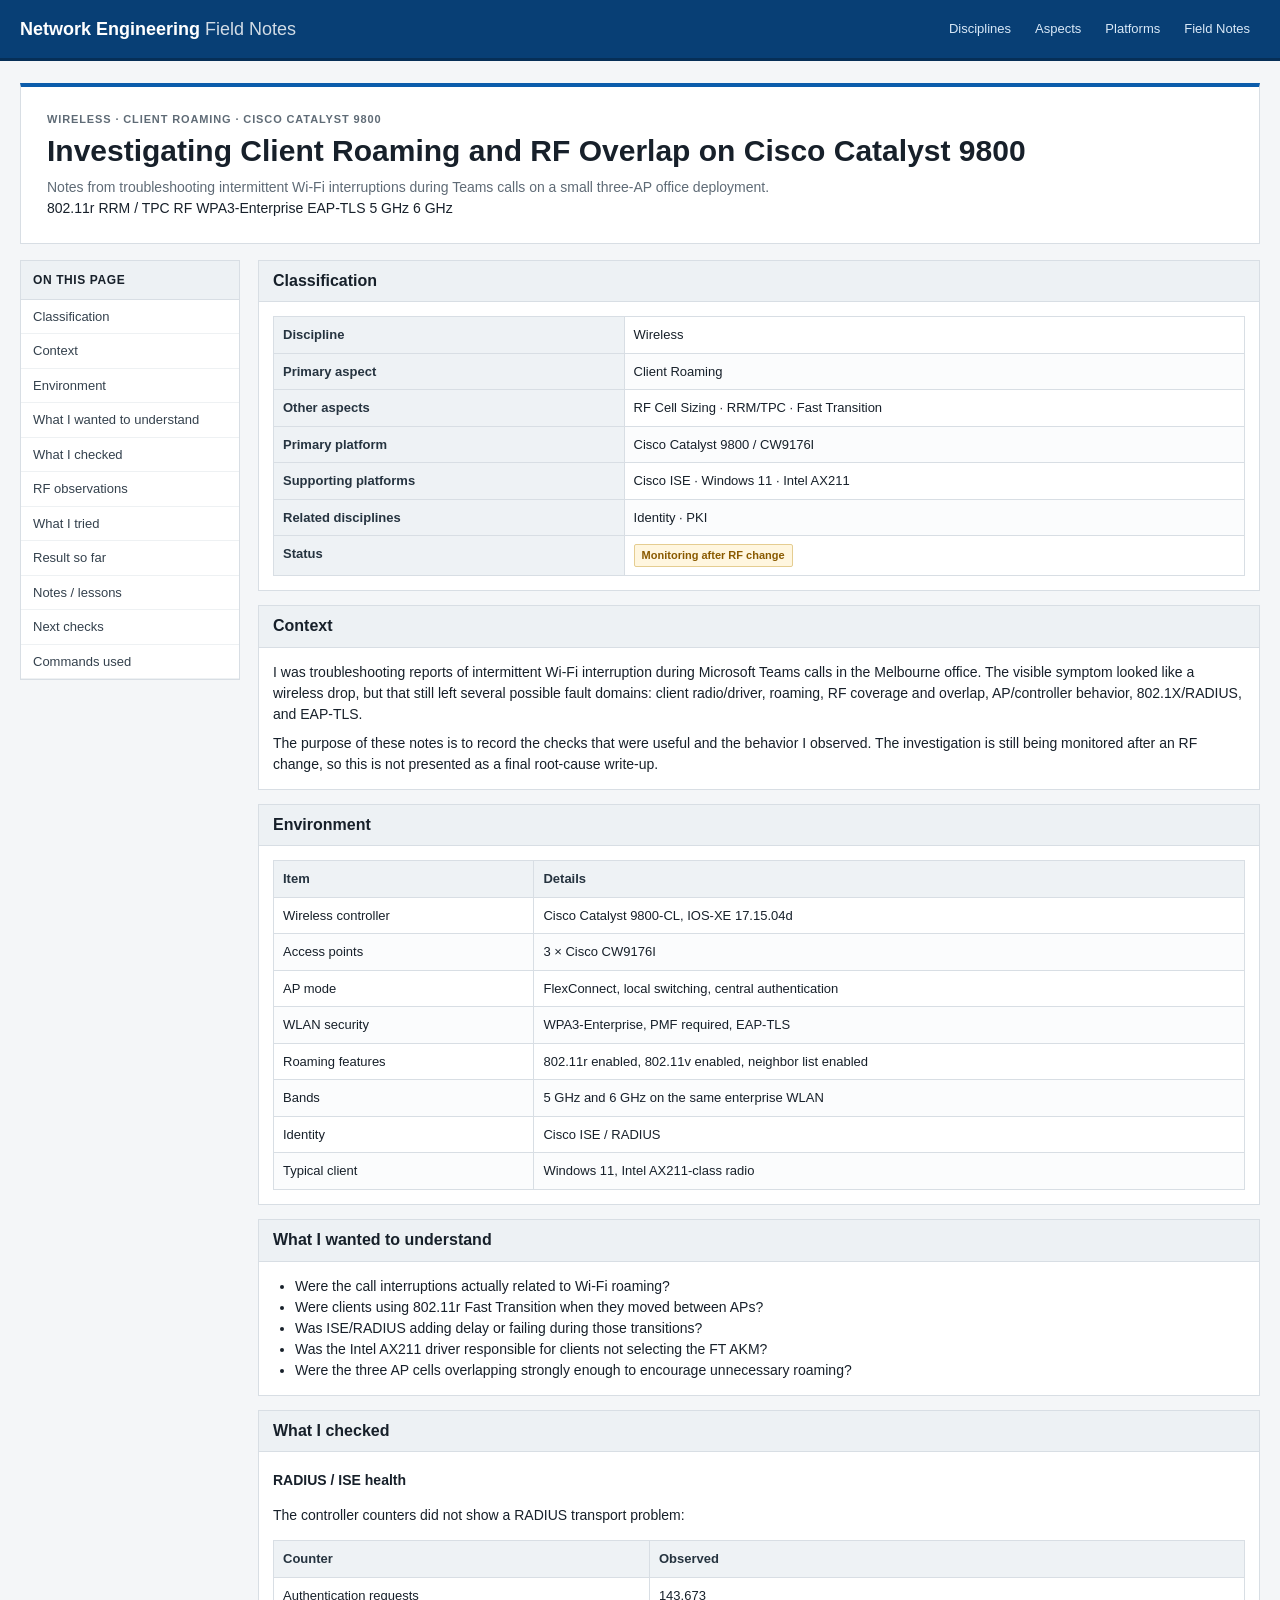
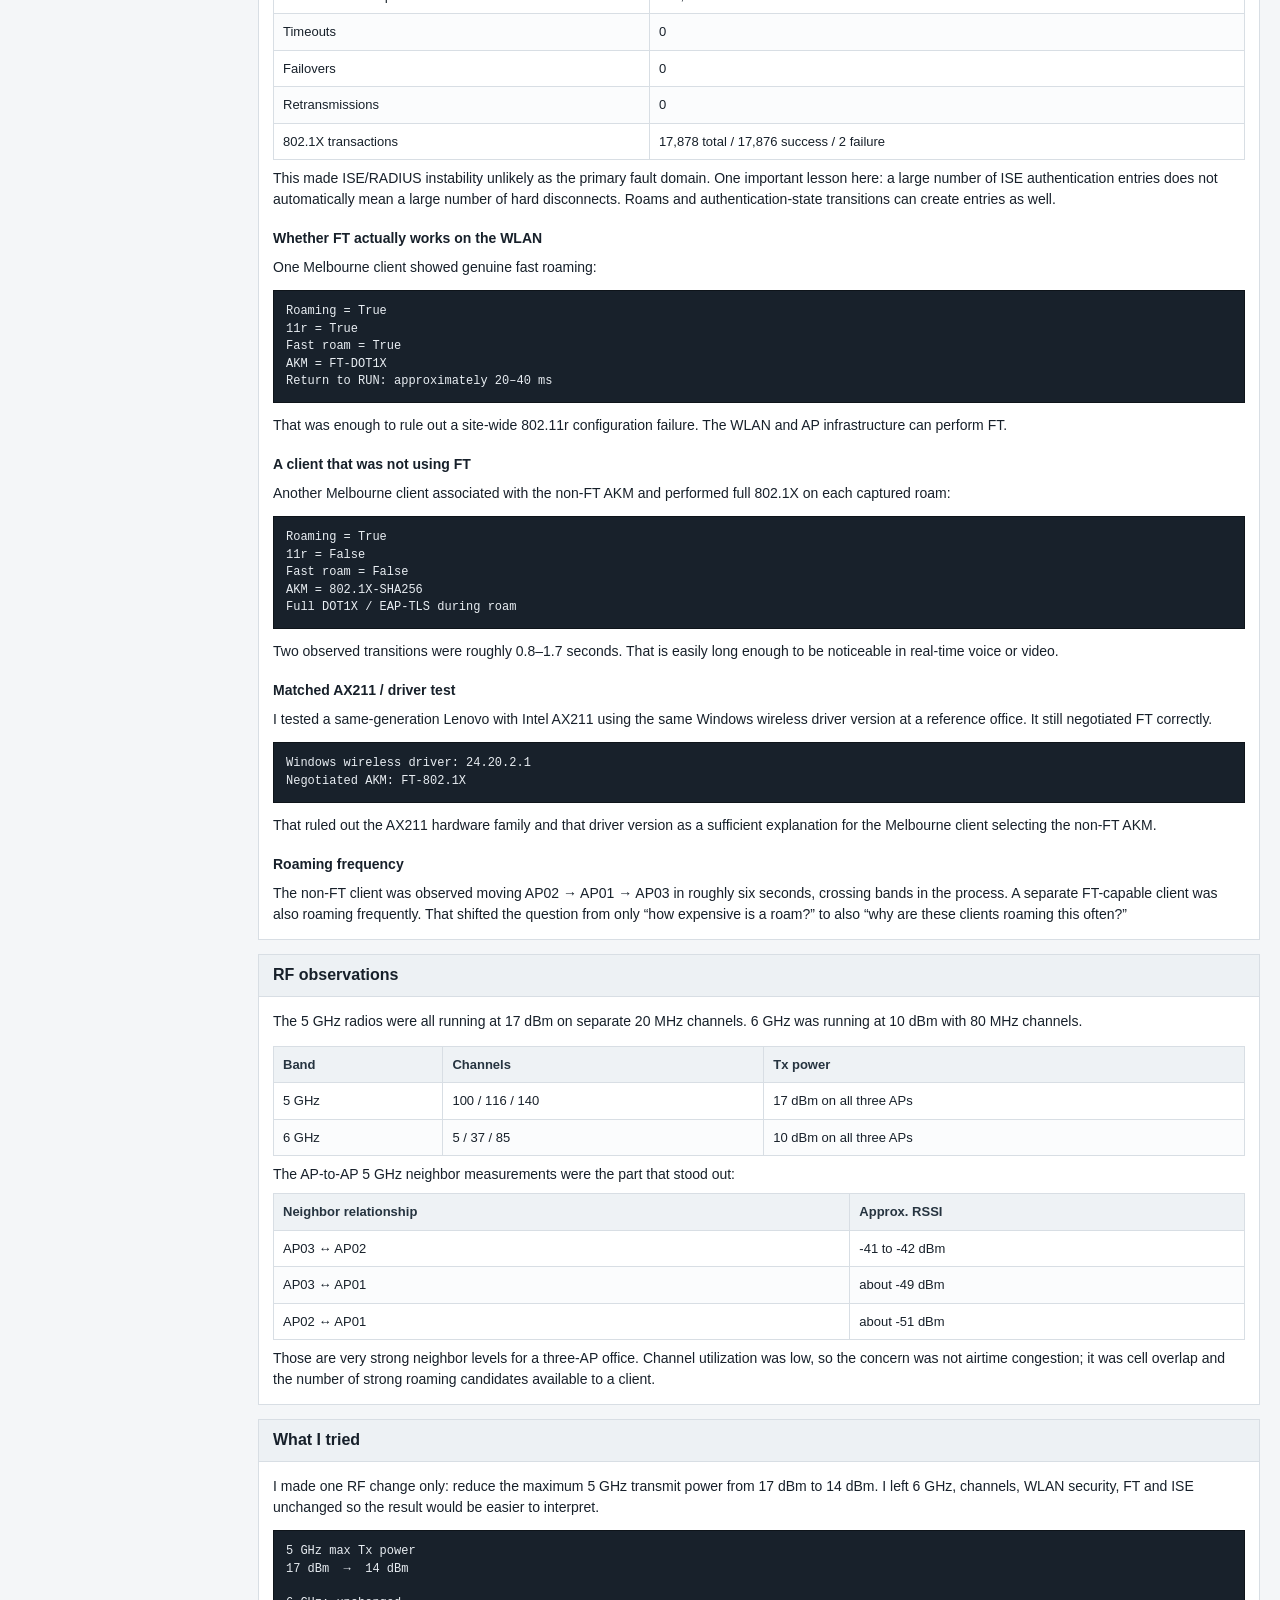
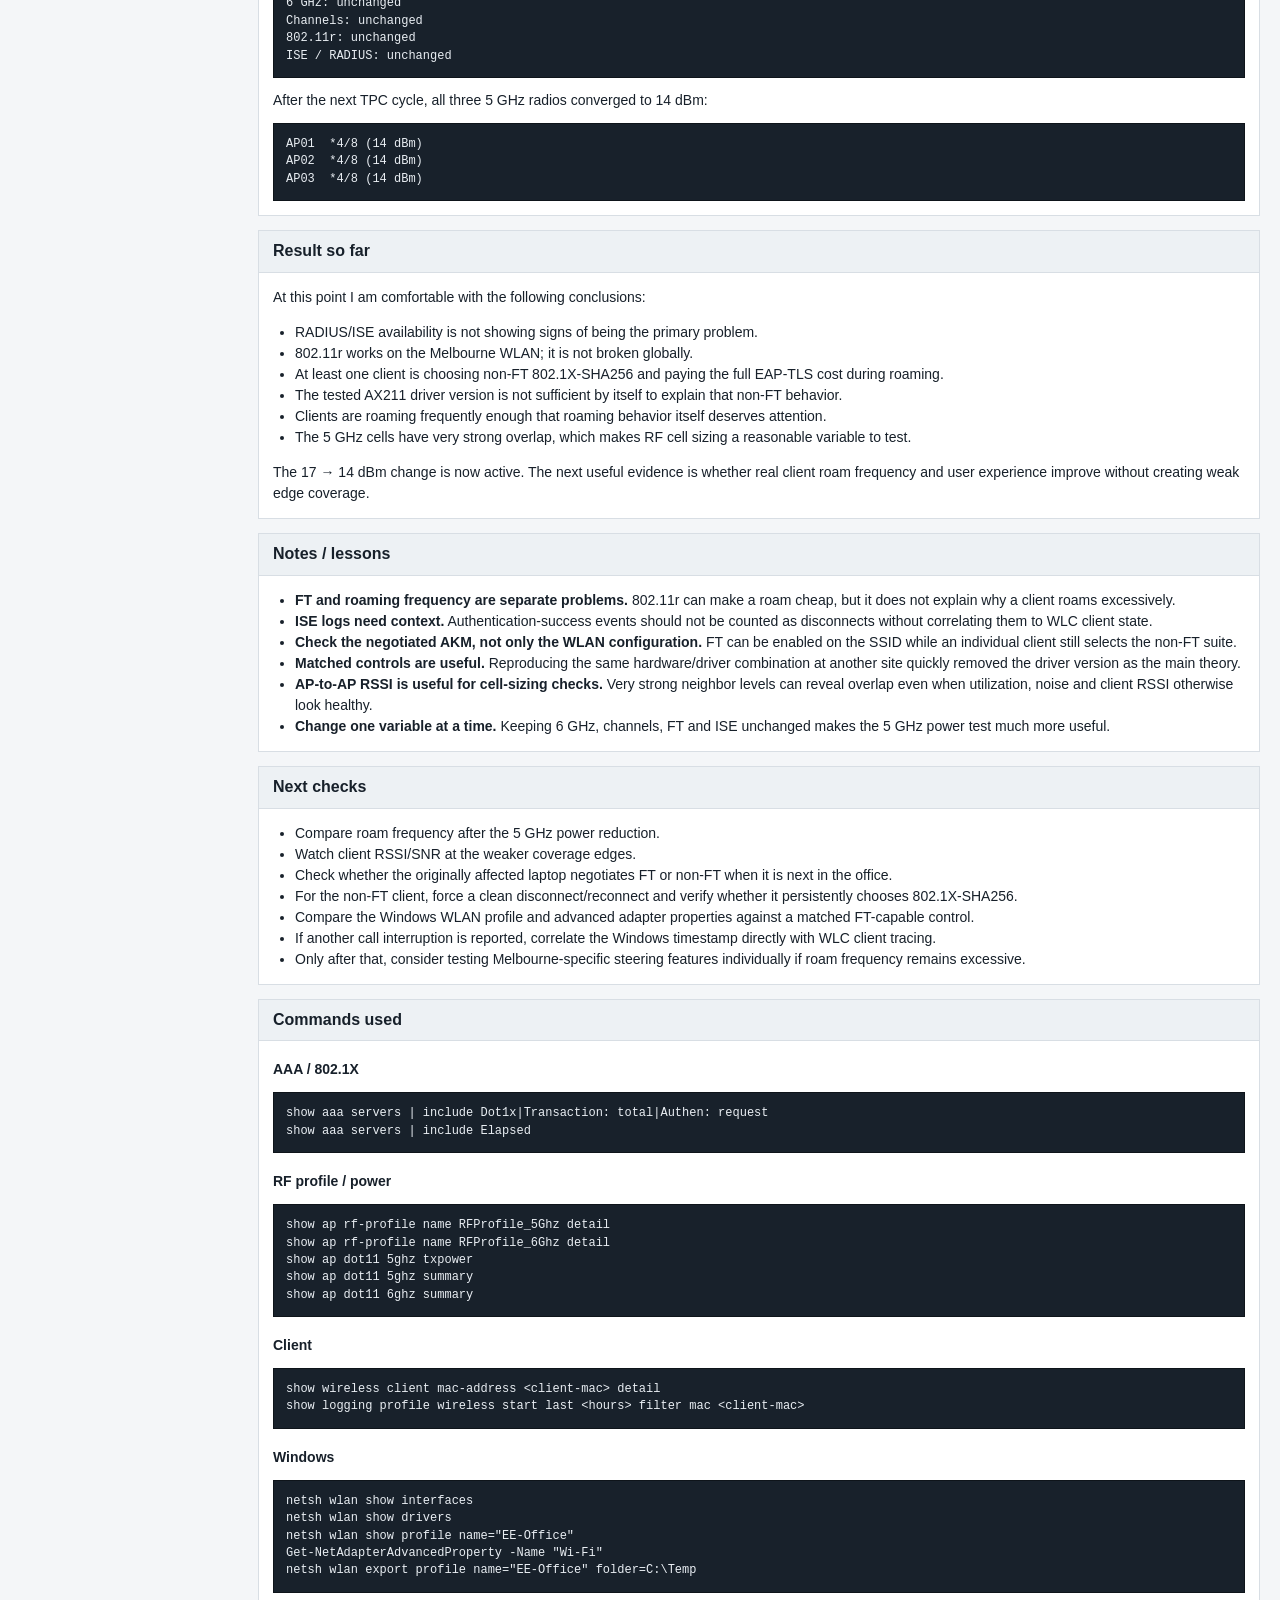
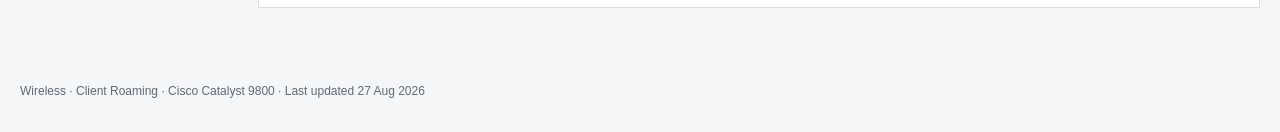
==== commit 234e5f17: "Rewrite Melbourne entry as an engineering field note" ====
--- a/cases/wireless/001-melbourne/index.html
+++ b/cases/wireless/001-melbourne/index.html
@@ -3,14 +3,15 @@
 <head>
   <meta charset="utf-8" />
   <meta name="viewport" content="width=device-width, initial-scale=1" />
-  <meta name="description" content="Traditional network troubleshooting documentation for a Cisco Catalyst 9800 wireless roaming and RF investigation." />
-  <title>NTJ-001 · Melbourne Office Wi-Fi Call Drops</title>
+  <meta name="description" content="Field notes from troubleshooting client roaming, 802.11r and RF overlap on Cisco Catalyst 9800." />
+  <title>Investigating Client Roaming and RF Overlap on Cisco Catalyst 9800</title>
   <link rel="stylesheet" href="../../../assets/css/journal.css" />
 </head>
 <body>
   <script type="application/json" id="case-metadata">
   {
     "id": "NTJ-001",
+    "type": "field-note",
     "discipline": "Wireless",
     "secondaryDisciplines": ["Identity", "PKI"],
     "platform": {
@@ -18,331 +19,283 @@
       "family": "Catalyst 9800",
       "components": ["C9800-CL", "CW9176I"]
     },
+    "supportingPlatforms": ["Cisco ISE", "Windows 11", "Intel AX211"],
     "aspect": {
       "primary": "Client Roaming",
       "secondary": ["RF Cell Sizing", "RRM / TPC", "Fast Transition"]
     },
     "mechanisms": ["802.11r", "802.11k", "802.11v", "WPA3-Enterprise", "802.1X", "EAP-TLS", "5 GHz", "6 GHz"],
     "status": "Monitoring",
-    "rootCauseConfidence": "Probable",
-    "publicReady": false
+    "lastUpdated": "2026-08-27"
   }
   </script>
 
   <header class="topbar">
     <div class="site-shell topbar-inner">
-      <a class="brand" href="../../../index.html">Network Troubleshooting <span>Journal</span></a>
-      <nav class="topnav" aria-label="Document navigation">
-        <a href="../../../index.html#disciplines">Discipline</a>
-        <a href="../../../index.html#aspects">Aspect</a>
-        <a href="../../../index.html#platforms">Platform</a>
-        <a href="../../../index.html#documents">Documents</a>
+      <a class="brand" href="../../../index.html">Network Engineering <span>Field Notes</span></a>
+      <nav class="topnav" aria-label="Site navigation">
+        <a href="../../../index.html#disciplines">Disciplines</a>
+        <a href="../../../index.html#aspects">Aspects</a>
+        <a href="../../../index.html#platforms">Platforms</a>
+        <a href="../../../index.html#notes">Field Notes</a>
       </nav>
     </div>
   </header>
 
   <main class="site-shell">
     <header class="page-header">
-      <div class="kicker">Troubleshooting record · NTJ-001</div>
-      <h1>Melbourne Office Wi-Fi Call Drops</h1>
-      <p>Wireless client roaming, Fast Transition and RF cell-sizing investigation on Cisco Catalyst 9800 / CW9176I infrastructure.</p>
+      <div class="kicker">Wireless · Client Roaming · Cisco Catalyst 9800</div>
+      <h1>Investigating Client Roaming and RF Overlap on Cisco Catalyst 9800</h1>
+      <p>Notes from troubleshooting intermittent Wi-Fi interruptions during Teams calls on a small three-AP office deployment.</p>
+      <div class="tag-row">
+        <span class="tag">802.11r</span>
+        <span class="tag">RRM / TPC</span>
+        <span class="tag">RF</span>
+        <span class="tag">WPA3-Enterprise</span>
+        <span class="tag">EAP-TLS</span>
+        <span class="tag">5 GHz</span>
+        <span class="tag">6 GHz</span>
+      </div>
     </header>
 
     <div class="doc-layout">
-      <aside class="doc-toc" aria-label="Document contents">
-        <div class="title">Contents</div>
-        <a href="#control">Document Control</a>
-        <a href="#scope">1. Scope</a>
-        <a href="#environment">2. Environment</a>
-        <a href="#configuration">3. Relevant Configuration</a>
-        <a href="#symptoms">4. Reported Symptoms</a>
-        <a href="#evidence">5. Evidence Summary</a>
-        <a href="#findings">6. Technical Findings</a>
-        <a href="#hypotheses">7. Hypothesis Status</a>
-        <a href="#change">8. Change Record</a>
-        <a href="#verification">9. Verification</a>
-        <a href="#assessment">10. Current Assessment</a>
-        <a href="#outstanding">11. Outstanding Actions</a>
-        <a href="#appendix">Appendix A · CLI Evidence</a>
+      <aside class="doc-toc" aria-label="Field note contents">
+        <div class="title">On this page</div>
+        <a href="#classification">Classification</a>
+        <a href="#context">Context</a>
+        <a href="#environment">Environment</a>
+        <a href="#question">What I wanted to understand</a>
+        <a href="#checks">What I checked</a>
+        <a href="#rf">RF observations</a>
+        <a href="#change">What I tried</a>
+        <a href="#result">Result so far</a>
+        <a href="#lessons">Notes / lessons</a>
+        <a href="#next">Next checks</a>
+        <a href="#commands">Commands used</a>
       </aside>
 
-      <div class="doc-content">
-        <section class="doc-section" id="control">
-          <h2>Document Control</h2>
-          <div class="table-wrap">
-            <table>
-              <tbody>
-                <tr><th>Document ID</th><td>NTJ-001</td><th>Status</th><td><span class="status warn">Monitoring</span></td></tr>
-                <tr><th>Discipline</th><td>Wireless</td><th>Primary Aspect</th><td>Client Roaming</td></tr>
-                <tr><th>Primary Platform</th><td>Cisco Catalyst 9800 / CW9176I</td><th>Root Cause Status</th><td><span class="status warn">Probable</span></td></tr>
-                <tr><th>Secondary Aspects</th><td>RF Cell Sizing; RRM/TPC; Fast Transition</td><th>Secondary Disciplines</th><td>Identity; PKI</td></tr>
-                <tr><th>Supporting Platforms</th><td>Cisco ISE; Windows 11; Intel AX211</td><th>Last Updated</th><td>2026-08-27</td></tr>
-              </tbody>
-            </table>
-          </div>
-        </section>
-
-        <section class="doc-section" id="scope">
-          <h2>1. Scope</h2>
-          <div class="content-block">
-            <p>This document records troubleshooting of intermittent Wi-Fi interruptions reported during Microsoft Teams calls at the Melbourne office.</p>
-            <p>The investigation scope includes client roaming, 802.11r Fast Transition, RF cell overlap, RRM/TPC behavior, 802.1X/EAP-TLS authentication, AP/controller control-path health and endpoint wireless behavior.</p>
+      <article class="doc-content">
+        <section class="doc-section" id="classification">
+          <h2>Classification</h2>
+          <div class="table-wrap">
+            <table>
+              <tbody>
+                <tr><th>Discipline</th><td>Wireless</td></tr>
+                <tr><th>Primary aspect</th><td>Client Roaming</td></tr>
+                <tr><th>Other aspects</th><td>RF Cell Sizing · RRM/TPC · Fast Transition</td></tr>
+                <tr><th>Primary platform</th><td>Cisco Catalyst 9800 / CW9176I</td></tr>
+                <tr><th>Supporting platforms</th><td>Cisco ISE · Windows 11 · Intel AX211</td></tr>
+                <tr><th>Related disciplines</th><td>Identity · PKI</td></tr>
+                <tr><th>Status</th><td><span class="status warn">Monitoring after RF change</span></td></tr>
+              </tbody>
+            </table>
+          </div>
+        </section>
+
+        <section class="doc-section" id="context">
+          <h2>Context</h2>
+          <div class="content-block">
+            <p>I was troubleshooting reports of intermittent Wi-Fi interruption during Microsoft Teams calls in the Melbourne office. The visible symptom looked like a wireless drop, but that still left several possible fault domains: client radio/driver, roaming, RF coverage and overlap, AP/controller behavior, 802.1X/RADIUS, and EAP-TLS.</p>
+            <p>The purpose of these notes is to record the checks that were useful and the behavior I observed. The investigation is still being monitored after an RF change, so this is not presented as a final root-cause write-up.</p>
           </div>
         </section>
 
         <section class="doc-section" id="environment">
-          <h2>2. Environment</h2>
-          <div class="table-wrap">
-            <table>
-              <thead><tr><th>Component</th><th>Platform / Configuration</th><th>Role</th></tr></thead>
-              <tbody>
-                <tr><td>Wireless Controller</td><td>Cisco Catalyst 9800-CL, IOS-XE 17.15.04d</td><td>Wireless control plane</td></tr>
-                <tr><td>Access Points</td><td>3 × Cisco CW9176I</td><td>5 GHz and 6 GHz access</td></tr>
-                <tr><td>AP Mode</td><td>FlexConnect</td><td>Local switching, central authentication</td></tr>
-                <tr><td>Identity</td><td>Cisco ISE</td><td>RADIUS / 802.1X authentication</td></tr>
-                <tr><td>Client OS</td><td>Windows 11</td><td>Enterprise endpoints</td></tr>
-                <tr><td>Client Radio</td><td>Intel AX211-class</td><td>5/6 GHz client connectivity</td></tr>
-                <tr><td>Authentication</td><td>WPA3-Enterprise / EAP-TLS</td><td>Enterprise WLAN security</td></tr>
-              </tbody>
-            </table>
-          </div>
-        </section>
-
-        <section class="doc-section" id="configuration">
-          <h2>3. Relevant Configuration</h2>
-          <h3>3.1 WLAN Security and Roaming</h3>
-          <div class="table-wrap">
-            <table>
-              <thead><tr><th>Setting</th><th>State</th></tr></thead>
-              <tbody>
-                <tr><td>WPA3-Enterprise</td><td>Enabled</td></tr>
-                <tr><td>Protected Management Frames (802.11w)</td><td>Required</td></tr>
-                <tr><td>802.11r Fast Transition</td><td>Enabled</td></tr>
-                <tr><td>FT method</td><td>Over-the-air; FT dot1x enabled</td></tr>
-                <tr><td>802.1X-SHA256</td><td>Enabled</td></tr>
-                <tr><td>802.11v BSS Transition</td><td>Enabled</td></tr>
-                <tr><td>Neighbor List / 802.11k support</td><td>Enabled</td></tr>
-                <tr><td>Bands</td><td>5 GHz and 6 GHz</td></tr>
-              </tbody>
-            </table>
-          </div>
-
-          <h3>3.2 RF Configuration Before Change</h3>
-          <div class="table-wrap">
-            <table>
-              <thead><tr><th>Band</th><th>Channel Width</th><th>AP Channels</th><th>Actual Tx Power</th><th>RF Profile Limit</th></tr></thead>
-              <tbody>
-                <tr><td>5 GHz</td><td>20 MHz</td><td>100 / 116 / 140</td><td>17 dBm on all three APs</td><td>Min 5 dBm / Max 17 dBm</td></tr>
-                <tr><td>6 GHz</td><td>80 MHz</td><td>5 / 37 / 85</td><td>10 dBm on all three APs</td><td>Min 8 dBm / Max 30 dBm</td></tr>
-              </tbody>
-            </table>
-          </div>
-        </section>
-
-        <section class="doc-section" id="symptoms">
-          <h2>4. Reported Symptoms</h2>
+          <h2>Environment</h2>
+          <div class="table-wrap">
+            <table>
+              <thead><tr><th>Item</th><th>Details</th></tr></thead>
+              <tbody>
+                <tr><td>Wireless controller</td><td>Cisco Catalyst 9800-CL, IOS-XE 17.15.04d</td></tr>
+                <tr><td>Access points</td><td>3 × Cisco CW9176I</td></tr>
+                <tr><td>AP mode</td><td>FlexConnect, local switching, central authentication</td></tr>
+                <tr><td>WLAN security</td><td>WPA3-Enterprise, PMF required, EAP-TLS</td></tr>
+                <tr><td>Roaming features</td><td>802.11r enabled, 802.11v enabled, neighbor list enabled</td></tr>
+                <tr><td>Bands</td><td>5 GHz and 6 GHz on the same enterprise WLAN</td></tr>
+                <tr><td>Identity</td><td>Cisco ISE / RADIUS</td></tr>
+                <tr><td>Typical client</td><td>Windows 11, Intel AX211-class radio</td></tr>
+              </tbody>
+            </table>
+          </div>
+        </section>
+
+        <section class="doc-section" id="question">
+          <h2>What I wanted to understand</h2>
           <div class="content-block">
             <ul>
-              <li>Intermittent Microsoft Teams audio/video interruption.</li>
-              <li>User perception of Wi-Fi disconnects without a consistent visible warning.</li>
-              <li>One Windows WLAN report captured an 802.1X failure stating that the authenticator was no longer present.</li>
+              <li>Were the call interruptions actually related to Wi-Fi roaming?</li>
+              <li>Were clients using 802.11r Fast Transition when they moved between APs?</li>
+              <li>Was ISE/RADIUS adding delay or failing during those transitions?</li>
+              <li>Was the Intel AX211 driver responsible for clients not selecting the FT AKM?</li>
+              <li>Were the three AP cells overlapping strongly enough to encourage unnecessary roaming?</li>
             </ul>
           </div>
-          <div class="note">
-            <strong>Interpretation boundary</strong>
-            The Windows message confirms loss of the 802.1X authenticator from the supplicant perspective. It does not by itself prove that the AP physically failed or stopped responding.
-          </div>
-        </section>
-
-        <section class="doc-section" id="evidence">
-          <h2>5. Evidence Summary</h2>
-          <div class="table-wrap">
-            <table>
-              <thead><tr><th>Evidence Area</th><th>Observed Result</th><th>Technical Significance</th></tr></thead>
-              <tbody>
-                <tr><td>RADIUS / AAA</td><td>143,673 authentication requests; 0 timeouts; 0 failovers; 0 retransmissions</td><td>RADIUS transport and server availability are healthy.</td></tr>
-                <tr><td>802.1X aggregate</td><td>17,878 transactions; 17,876 success; 2 failure</td><td>No evidence of a broad authentication failure condition.</td></tr>
-                <tr><td>FT-capable Melbourne client</td><td>11r=True; Fast roam=True; AKM=FT-DOT1X; return to RUN in approximately 20–40 ms</td><td>802.11r operates correctly on the Melbourne WLAN and AP infrastructure.</td></tr>
-                <tr><td>Non-FT Melbourne client</td><td>11r=False; Fast roam=False; AKM=802.1X-SHA256; full DOT1X/EAP-TLS on roam</td><td>At least one client is not negotiating FT and therefore incurs a higher roam cost.</td></tr>
-                <tr><td>Non-FT roam interruption</td><td>Approximately 0.8–1.7 seconds on captured roams</td><td>Sufficient interruption to affect real-time voice/video.</td></tr>
-                <tr><td>Matched endpoint control</td><td>Same Gen4/AX211/driver combination negotiated FT at a reference office</td><td>Hardware generation, AX211 and driver version are not sufficient as the sole cause.</td></tr>
-                <tr><td>Roam frequency</td><td>Rapid AP/BSSID transitions captured, including multiple transitions within seconds</td><td>Roaming frequency itself requires investigation independently of FT.</td></tr>
-                <tr><td>AP neighbor RSSI</td><td>Approximately -41, -42, -49 and -51 dBm</td><td>Indicates very strong 5 GHz inter-cell overlap.</td></tr>
-              </tbody>
-            </table>
-          </div>
-        </section>
-
-        <section class="doc-section" id="findings">
-          <h2>6. Technical Findings</h2>
-          <div class="table-wrap">
-            <table>
-              <thead><tr><th>ID</th><th>Finding</th><th>Status</th></tr></thead>
-              <tbody>
-                <tr><td>F-01</td><td>ISE/RADIUS availability is not the primary fault domain.</td><td><span class="status good">Established</span></td></tr>
-                <tr><td>F-02</td><td>802.11r Fast Transition works on the Melbourne WLAN for supported/negotiating clients.</td><td><span class="status good">Established</span></td></tr>
-                <tr><td>F-03</td><td>At least one Melbourne client associates using non-FT 802.1X-SHA256 and performs full EAP-TLS on roam.</td><td><span class="status good">Established</span></td></tr>
-                <tr><td>F-04</td><td>The observed client hardware family and wireless driver version do not independently explain the non-FT behavior.</td><td><span class="status good">Established</span></td></tr>
-                <tr><td>F-05</td><td>Clients were observed changing AP/BSSID frequently.</td><td><span class="status good">Established</span></td></tr>
-                <tr><td>F-06</td><td>5 GHz cells exhibit strong overlap while all APs operated at the RF-profile maximum of 17 dBm.</td><td><span class="status good">Established</span></td></tr>
-                <tr><td>F-07</td><td>Historical AP/CAPWAP disconnect events exist but have not been correlated to the current client events.</td><td><span class="status open">Unconfirmed</span></td></tr>
-              </tbody>
-            </table>
-          </div>
-        </section>
-
-        <section class="doc-section" id="hypotheses">
-          <h2>7. Hypothesis Status</h2>
-          <div class="table-wrap">
-            <table>
-              <thead><tr><th>Hypothesis</th><th>Status</th><th>Basis</th></tr></thead>
-              <tbody>
-                <tr><td>ISE/RADIUS instability</td><td><span class="status bad">Ruled out</span></td><td>No timeout, failover or retransmission pattern; authentication service remains healthy.</td></tr>
-                <tr><td>Two-hour session reauthentication timer</td><td><span class="status bad">Ruled out / unsupported</span></td><td>Live session values were 86400 seconds and no current 7200-second authorization result was identified.</td></tr>
-                <tr><td>802.11r broken site-wide</td><td><span class="status bad">Ruled out</span></td><td>Another Melbourne client performed genuine FT roams on the same infrastructure.</td></tr>
-                <tr><td>AX211 / driver version cannot use FT</td><td><span class="status bad">Ruled out as sole cause</span></td><td>Matched control client negotiated FT correctly.</td></tr>
-                <tr><td>Subset of clients do not negotiate FT</td><td><span class="status good">Confirmed</span></td><td>Live WLC trace shows 11r=False / Fast roam=False and full DOT1X.</td></tr>
-                <tr><td>Excessive roaming contributes to user impact</td><td><span class="status warn">Supported</span></td><td>Rapid AP/BSSID transitions were captured for FT and non-FT clients.</td></tr>
-                <tr><td>Strong 5 GHz cell overlap contributes to excessive roaming</td><td><span class="status warn">Supported / under test</span></td><td>AP-to-AP RSSI approximately -41 to -51 dBm; all APs were at 17 dBm before tuning.</td></tr>
-                <tr><td>Historical CAPWAP instability is causal</td><td><span class="status open">Open</span></td><td>No timestamp correlation with current client events.</td></tr>
-              </tbody>
-            </table>
-          </div>
-        </section>
-
-        <section class="doc-section" id="change">
-          <h2>8. Change Record</h2>
-          <div class="table-wrap">
-            <table>
-              <thead><tr><th>Change ID</th><th>Parameter</th><th>Before</th><th>After</th><th>Purpose</th></tr></thead>
-              <tbody>
-                <tr><td>CHG-01</td><td>5 GHz RF profile maximum transmit power</td><td>17 dBm</td><td>14 dBm</td><td>Reduce 5 GHz cell overlap and evaluate effect on unnecessary roaming.</td></tr>
-              </tbody>
-            </table>
-          </div>
-          <div class="change-box">
-            <strong>Change isolation</strong>
-            6 GHz power, channels, channel width, FT configuration, WLAN security, ISE policy and steering configuration were left unchanged so that the effect of the 5 GHz power change can be evaluated independently.
-          </div>
-          <h3>8.1 Post-change RRM State</h3>
-          <div class="table-wrap">
-            <table>
-              <thead><tr><th>AP</th><th>5 GHz Channel</th><th>Before</th><th>After TPC Convergence</th></tr></thead>
-              <tbody>
-                <tr><td>AP01</td><td>100</td><td>17 dBm</td><td>14 dBm</td></tr>
-                <tr><td>AP02</td><td>140</td><td>17 dBm</td><td>14 dBm</td></tr>
-                <tr><td>AP03</td><td>116</td><td>17 dBm</td><td>14 dBm</td></tr>
-              </tbody>
-            </table>
-          </div>
-          <p>RRM/TPC remained in AUTO mode with a 600-second update interval.</p>
-        </section>
-
-        <section class="doc-section" id="verification">
-          <h2>9. Verification</h2>
-          <div class="table-wrap">
-            <table>
-              <thead><tr><th>Verification Item</th><th>Expected Result</th><th>Status</th></tr></thead>
-              <tbody>
-                <tr><td>5 GHz actual transmit power</td><td>All Melbourne APs at 14 dBm or lower</td><td><span class="status good">Verified</span></td></tr>
-                <tr><td>Client RSSI/SNR</td><td>No material coverage degradation at normal work areas and cell edges</td><td><span class="status open">Pending</span></td></tr>
-                <tr><td>Roam frequency</td><td>Reduction in rapid AP/BSSID transitions compared with pre-change traces</td><td><span class="status open">Pending</span></td></tr>
-                <tr><td>FT behavior</td><td>FT-capable clients continue to show 11r=True / Fast roam=True</td><td><span class="status open">Pending</span></td></tr>
-                <tr><td>User experience</td><td>Reduction or elimination of Teams call interruptions</td><td><span class="status open">Pending</span></td></tr>
-                <tr><td>AP/CAPWAP correlation</td><td>No AP control-path event at the same timestamp as a reproduced user incident</td><td><span class="status open">Pending if incident recurs</span></td></tr>
-              </tbody>
-            </table>
-          </div>
-        </section>
-
-        <section class="doc-section" id="assessment">
-          <h2>10. Current Technical Assessment</h2>
-          <div class="assessment">
-            <strong>Probable root cause</strong>
-            Excessive client roaming associated with strong 5 GHz RF cell overlap is the leading explanation for the observed instability. User impact is amplified on clients that negotiate non-FT 802.1X and therefore perform a full EAP-TLS exchange during each roam.
-          </div>
-          <p>This assessment is not yet confirmed. Confirmation requires after-change evidence from normal office usage showing reduced roam frequency and improved user experience without unacceptable loss of RF coverage.</p>
-        </section>
-
-        <section class="doc-section" id="outstanding">
-          <h2>11. Outstanding Actions</h2>
-          <div class="content-block">
-            <ol>
-              <li>Observe a normal office period with the 14 dBm 5 GHz maximum.</li>
-              <li>Compare post-change roam count and AP/BSSID transition frequency with pre-change traces.</li>
-              <li>Check the original affected endpoint when it is present in the office and identify its negotiated AKM.</li>
-              <li>Determine why the known non-FT client selected AKM 5 while comparable clients select FT AKM 3.</li>
-              <li>If excessive roaming continues, review Melbourne-specific steering features individually before making additional changes.</li>
-              <li>Keep historical CAPWAP instability as a separate hypothesis unless a new incident correlates by timestamp.</li>
-            </ol>
-          </div>
-        </section>
-
-        <section class="doc-section" id="appendix">
-          <h2>Appendix A · Sanitized CLI Evidence</h2>
-
-          <details>
-            <summary>A.1 AAA / 802.1X Counters</summary>
-            <pre>Authentication requests: 143673
-Timeouts: 0
-Failover: 0
-Retransmission: 0
-
-Dot1x transactions:
-Total: 17878
-Success: 17876
-Failure: 2
-
-Elapsed counter period: 19 weeks 16 hours</pre>
-          </details>
-
-          <details>
-            <summary>A.2 5 GHz RF Profile Before Change</summary>
-            <pre>Band: 5 GHz
-Transmit Power Threshold v1: -70 dBm
-Min Transmit Power: 5 dBm
-Max Transmit Power: 17 dBm
-DCA Bandwidth: 20 MHz</pre>
-          </details>
-
-          <details>
-            <summary>A.3 5 GHz RF Profile After Change</summary>
-            <pre>Band: 5 GHz
-Transmit Power Threshold v1: -70 dBm
-Min Transmit Power: 5 dBm
-Max Transmit Power: 14 dBm</pre>
-          </details>
-
-          <details>
-            <summary>A.4 AP Radio State After TPC Convergence</summary>
-            <pre>AP03  5 GHz  20 MHz  14 dBm  Channel 116
-AP02  5 GHz  20 MHz  14 dBm  Channel 140
-AP01  5 GHz  20 MHz  14 dBm  Channel 100</pre>
-          </details>
-
-          <details>
-            <summary>A.5 FT Client</summary>
-            <pre>Roaming = True
+        </section>
+
+        <section class="doc-section" id="checks">
+          <h2>What I checked</h2>
+
+          <h3>RADIUS / ISE health</h3>
+          <p>The controller counters did not show a RADIUS transport problem:</p>
+          <div class="table-wrap">
+            <table>
+              <thead><tr><th>Counter</th><th>Observed</th></tr></thead>
+              <tbody>
+                <tr><td>Authentication requests</td><td>143,673</td></tr>
+                <tr><td>Timeouts</td><td>0</td></tr>
+                <tr><td>Failovers</td><td>0</td></tr>
+                <tr><td>Retransmissions</td><td>0</td></tr>
+                <tr><td>802.1X transactions</td><td>17,878 total / 17,876 success / 2 failure</td></tr>
+              </tbody>
+            </table>
+          </div>
+          <p>This made ISE/RADIUS instability unlikely as the primary fault domain. One important lesson here: a large number of ISE authentication entries does not automatically mean a large number of hard disconnects. Roams and authentication-state transitions can create entries as well.</p>
+
+          <h3>Whether FT actually works on the WLAN</h3>
+          <p>One Melbourne client showed genuine fast roaming:</p>
+          <pre>Roaming = True
 11r = True
 Fast roam = True
 AKM = FT-DOT1X
-Observed return to RUN: approximately 20-40 ms</pre>
-          </details>
-
-          <details>
-            <summary>A.6 Non-FT Client</summary>
-            <pre>Roaming = True
+Return to RUN: approximately 20–40 ms</pre>
+          <p>That was enough to rule out a site-wide 802.11r configuration failure. The WLAN and AP infrastructure can perform FT.</p>
+
+          <h3>A client that was not using FT</h3>
+          <p>Another Melbourne client associated with the non-FT AKM and performed full 802.1X on each captured roam:</p>
+          <pre>Roaming = True
 11r = False
 Fast roam = False
 AKM = 802.1X-SHA256
-Full DOT1X / EAP-TLS during roam
-Observed interruption: approximately 0.8-1.7 seconds</pre>
-          </details>
-        </section>
-      </div>
+Full DOT1X / EAP-TLS during roam</pre>
+          <p>Two observed transitions were roughly 0.8–1.7 seconds. That is easily long enough to be noticeable in real-time voice or video.</p>
+
+          <h3>Matched AX211 / driver test</h3>
+          <p>I tested a same-generation Lenovo with Intel AX211 using the same Windows wireless driver version at a reference office. It still negotiated FT correctly.</p>
+          <pre>Windows wireless driver: 24.20.2.1
+Negotiated AKM: FT-802.1X</pre>
+          <p>That ruled out the AX211 hardware family and that driver version as a sufficient explanation for the Melbourne client selecting the non-FT AKM.</p>
+
+          <h3>Roaming frequency</h3>
+          <p>The non-FT client was observed moving AP02 → AP01 → AP03 in roughly six seconds, crossing bands in the process. A separate FT-capable client was also roaming frequently. That shifted the question from only “how expensive is a roam?” to also “why are these clients roaming this often?”</p>
+        </section>
+
+        <section class="doc-section" id="rf">
+          <h2>RF observations</h2>
+          <p>The 5 GHz radios were all running at 17 dBm on separate 20 MHz channels. 6 GHz was running at 10 dBm with 80 MHz channels.</p>
+          <div class="table-wrap">
+            <table>
+              <thead><tr><th>Band</th><th>Channels</th><th>Tx power</th></tr></thead>
+              <tbody>
+                <tr><td>5 GHz</td><td>100 / 116 / 140</td><td>17 dBm on all three APs</td></tr>
+                <tr><td>6 GHz</td><td>5 / 37 / 85</td><td>10 dBm on all three APs</td></tr>
+              </tbody>
+            </table>
+          </div>
+
+          <p>The AP-to-AP 5 GHz neighbor measurements were the part that stood out:</p>
+          <div class="table-wrap">
+            <table>
+              <thead><tr><th>Neighbor relationship</th><th>Approx. RSSI</th></tr></thead>
+              <tbody>
+                <tr><td>AP03 ↔ AP02</td><td>-41 to -42 dBm</td></tr>
+                <tr><td>AP03 ↔ AP01</td><td>about -49 dBm</td></tr>
+                <tr><td>AP02 ↔ AP01</td><td>about -51 dBm</td></tr>
+              </tbody>
+            </table>
+          </div>
+          <p>Those are very strong neighbor levels for a three-AP office. Channel utilization was low, so the concern was not airtime congestion; it was cell overlap and the number of strong roaming candidates available to a client.</p>
+        </section>
+
+        <section class="doc-section" id="change">
+          <h2>What I tried</h2>
+          <p>I made one RF change only: reduce the maximum 5 GHz transmit power from 17 dBm to 14 dBm. I left 6 GHz, channels, WLAN security, FT and ISE unchanged so the result would be easier to interpret.</p>
+          <pre>5 GHz max Tx power
+17 dBm  →  14 dBm
+
+6 GHz: unchanged
+Channels: unchanged
+802.11r: unchanged
+ISE / RADIUS: unchanged</pre>
+
+          <p>After the next TPC cycle, all three 5 GHz radios converged to 14 dBm:</p>
+          <pre>AP01  *4/8 (14 dBm)
+AP02  *4/8 (14 dBm)
+AP03  *4/8 (14 dBm)</pre>
+        </section>
+
+        <section class="doc-section" id="result">
+          <h2>Result so far</h2>
+          <div class="content-block">
+            <p>At this point I am comfortable with the following conclusions:</p>
+            <ul>
+              <li>RADIUS/ISE availability is not showing signs of being the primary problem.</li>
+              <li>802.11r works on the Melbourne WLAN; it is not broken globally.</li>
+              <li>At least one client is choosing non-FT 802.1X-SHA256 and paying the full EAP-TLS cost during roaming.</li>
+              <li>The tested AX211 driver version is not sufficient by itself to explain that non-FT behavior.</li>
+              <li>Clients are roaming frequently enough that roaming behavior itself deserves attention.</li>
+              <li>The 5 GHz cells have very strong overlap, which makes RF cell sizing a reasonable variable to test.</li>
+            </ul>
+            <p>The 17 → 14 dBm change is now active. The next useful evidence is whether real client roam frequency and user experience improve without creating weak edge coverage.</p>
+          </div>
+        </section>
+
+        <section class="doc-section" id="lessons">
+          <h2>Notes / lessons</h2>
+          <div class="content-block">
+            <ul>
+              <li><strong>FT and roaming frequency are separate problems.</strong> 802.11r can make a roam cheap, but it does not explain why a client roams excessively.</li>
+              <li><strong>ISE logs need context.</strong> Authentication-success events should not be counted as disconnects without correlating them to WLC client state.</li>
+              <li><strong>Check the negotiated AKM, not only the WLAN configuration.</strong> FT can be enabled on the SSID while an individual client still selects the non-FT suite.</li>
+              <li><strong>Matched controls are useful.</strong> Reproducing the same hardware/driver combination at another site quickly removed the driver version as the main theory.</li>
+              <li><strong>AP-to-AP RSSI is useful for cell-sizing checks.</strong> Very strong neighbor levels can reveal overlap even when utilization, noise and client RSSI otherwise look healthy.</li>
+              <li><strong>Change one variable at a time.</strong> Keeping 6 GHz, channels, FT and ISE unchanged makes the 5 GHz power test much more useful.</li>
+            </ul>
+          </div>
+        </section>
+
+        <section class="doc-section" id="next">
+          <h2>Next checks</h2>
+          <div class="content-block">
+            <ul>
+              <li>Compare roam frequency after the 5 GHz power reduction.</li>
+              <li>Watch client RSSI/SNR at the weaker coverage edges.</li>
+              <li>Check whether the originally affected laptop negotiates FT or non-FT when it is next in the office.</li>
+              <li>For the non-FT client, force a clean disconnect/reconnect and verify whether it persistently chooses 802.1X-SHA256.</li>
+              <li>Compare the Windows WLAN profile and advanced adapter properties against a matched FT-capable control.</li>
+              <li>If another call interruption is reported, correlate the Windows timestamp directly with WLC client tracing.</li>
+              <li>Only after that, consider testing Melbourne-specific steering features individually if roam frequency remains excessive.</li>
+            </ul>
+          </div>
+        </section>
+
+        <section class="doc-section" id="commands">
+          <h2>Commands used</h2>
+          <h3>AAA / 802.1X</h3>
+          <pre>show aaa servers | include Dot1x|Transaction: total|Authen: request
+show aaa servers | include Elapsed</pre>
+
+          <h3>RF profile / power</h3>
+          <pre>show ap rf-profile name RFProfile_5Ghz detail
+show ap rf-profile name RFProfile_6Ghz detail
+show ap dot11 5ghz txpower
+show ap dot11 5ghz summary
+show ap dot11 6ghz summary</pre>
+
+          <h3>Client</h3>
+          <pre>show wireless client mac-address &lt;client-mac&gt; detail
+show logging profile wireless start last &lt;hours&gt; filter mac &lt;client-mac&gt;</pre>
+
+          <h3>Windows</h3>
+          <pre>netsh wlan show interfaces
+netsh wlan show drivers
+netsh wlan show profile name="EE-Office"
+Get-NetAdapterAdvancedProperty -Name "Wi-Fi"
+netsh wlan export profile name="EE-Office" folder=C:\Temp</pre>
+        </section>
+      </article>
     </div>
   </main>
 
-  <footer class="site-shell footer-note">NTJ-001 · Wireless · Client Roaming · Cisco Catalyst 9800 / CW9176I</footer>
+  <footer class="site-shell footer-note">Wireless · Client Roaming · Cisco Catalyst 9800 · Last updated 27 Aug 2026</footer>
 </body>
 </html>
